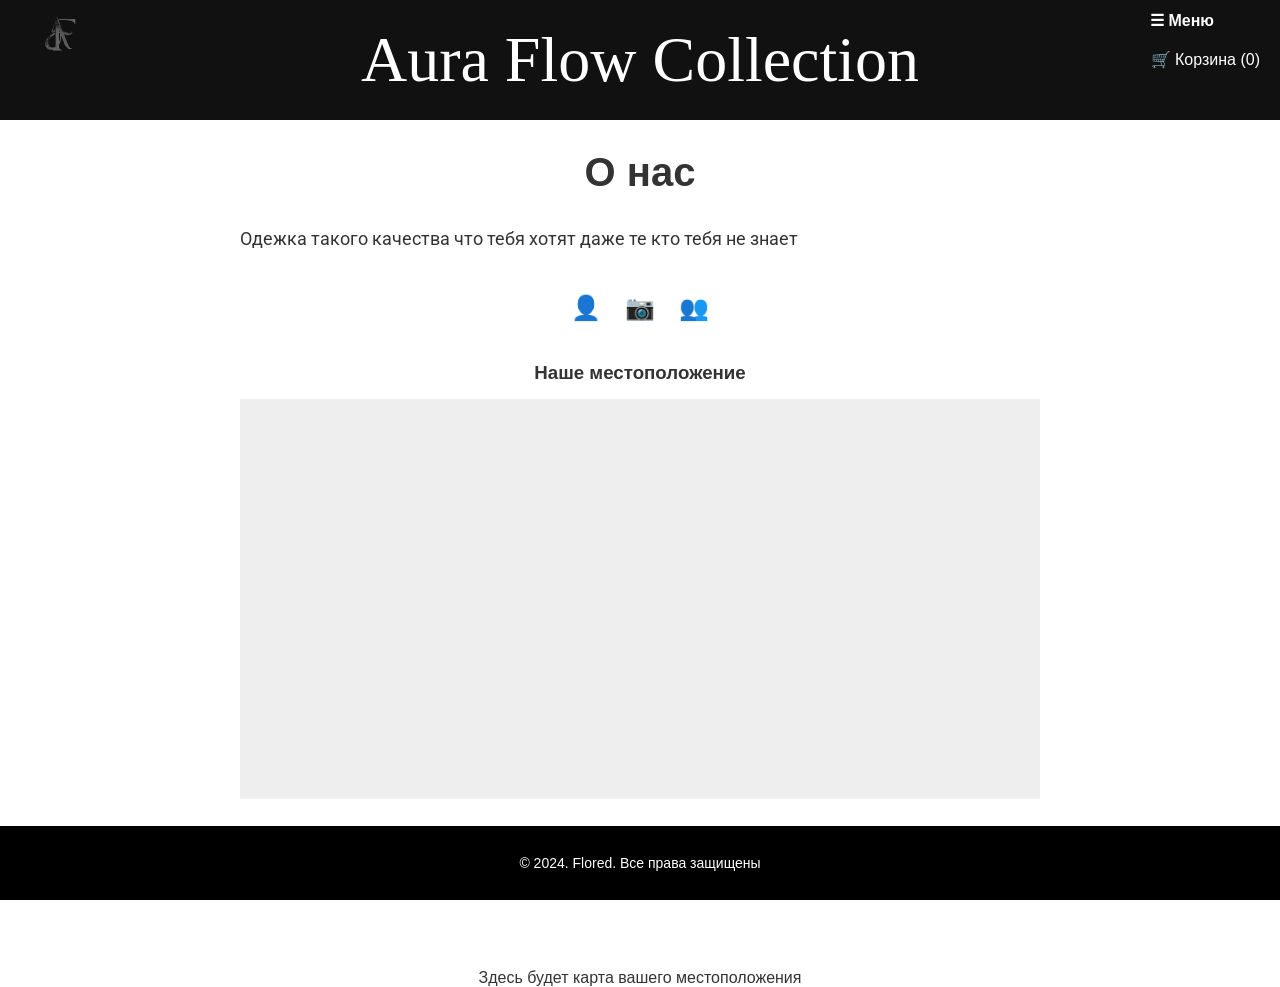
==== about.html @ ae28b3fa "Add files via upload" ====
<!DOCTYPE html>
<html lang="ru">
<head>
<meta charset="UTF-8" />
<meta name="viewport" content="width=device-width, initial-scale=1.0" />
<title>Aura Flow Collection</title>

<!-- Подключение шрифтов -->
<link href="https://fonts.googleapis.com/css2?family=Pacifico&display=swap" rel="stylesheet" />
<link href="https://fonts.googleapis.com/css2?family=Roboto&display=swap" rel="stylesheet" />
<link href="https://fonts.googleapis.com/css2?family=Montserrat&display=swap" rel="stylesheet" />

<style>
body {
  margin: 0;
  font-family: 'Helvetica Neue', Helvetica, Arial, sans-serif;
  background-color: #fff;
  color: #333;
}
/* Футер */
.footer {
  background-color: #000;
  color: #fff;
  text-align: center;
  padding: 15px 0;
  font-size: 14px;
  position: fixed;
  bottom: 0;
  width: 100%;
  z-index: 999;
}
/* Кнопки */
.product button {
  padding: 12px 24px;
  background-color: #000;
  color: #fff;
  border: none;
  border-radius: 10px;
  font-family: 'Roboto', cursive;
  font-size: 14px;
  font-weight: 600;
  cursor: pointer;
  box-shadow: 0 4px 8px rgba(0, 0, 0, 0.3);
  transition: all 0.3s ease;
}
.product button:hover {
  background-color: #222;
  box-shadow: 0 6px 12px rgba(0, 0, 0, 0.4);
  transform: translateY(-2px);
}
/* Шапка */
.header {
  position: relative;
  display: flex;
  align-items: flex-start;
  padding: 10px 20px;
  background-color: #111;
  height: 100px;
}
/* Логотип слева */
.header-left {
  display: flex;
  align-items: flex-start;
}
.logo img {
  height: 50px; /* Настройте под логотип */
}
/* Центр: название */
.header-center {
  position: absolute;
  top: 50%;
  left: 50%;
  transform: translate(-50%, -50%);
}
.header-title {
  font-family: 'colonna mt', cursive;
  font-size: 48pt;
  color: #fff;
  margin: 0;
}
/* Корзина */
#cart-link {
  position: absolute;
  top: 10px;
  right: 20px;
  color: #fff;
  font-size: 1em;
  text-decoration: none;
}
/* Меню-кнопка */
.menu-container {
  position: absolute;
  top: 10px;
  right: 60px;
}
.menu-container button {
  background: none;
  border: none;
  color: white;
  cursor: pointer;
  font-size: 16px;
  font-weight: bold;
  font-family: 'Arial', 'Helvetica Neue', Helvetica, sans-serif;
}
.menu {
  display: none;
  position: absolute;
  right: 0;
  top: 30px;
  background: #fff;
  border: 1px solid #ccc;
  border-radius: 5px;
  min-width: 200px;
  z-index: 999;
}
.menu ul {
  list-style: none;
  margin: 0;
  padding: 10px;
  background-color: black;
}
.menu ul li {
  margin-bottom: 5px;
}
.menu ul li a {
  color: white;
  text-decoration: none;
  display: block;
  padding: 8px;
}
h1 {
  text-align: center;
  font-size: 2.5em;
  margin: 30px 0;
}
.about-section {
  max-width: 800px;
  margin: 0 auto 40px auto;
  padding: 0 20px;
}
.about-section h2 {
  font-family: 'Pacifico', cursive;
  font-size: 36px;
  margin-bottom: 20px;
  text-align: center;
}
.about-section p {
  font-family: 'Roboto', sans-serif;
  font-size: 18px;
  line-height: 1.6;
}
.social-links {
  text-align: center;
  margin-top: 20px;
}
.social-links a {
  margin: 0 10px;
  display: inline-block;
  font-size: 24px;
  text-decoration: none;
  color: #333;
  transition: color 0.3s;
}
.social-links a:hover {
  color: #000;
}
.map-container {
  max-width: 800px;
  margin: 40px auto;
  padding: 0 20px;
}
.map-container h3 {
  text-align: center;
  margin-bottom: 15px;
}
#map {
  width: 100%;
  height: 400px;
  background-color: #eee; /* placeholder, замените на карту */
}

</style>
<link rel="icon" href="ДОРАБОТКА.png" sizes="512x512" type="image/png">
</head>
<body>

<!-- Шапка -->
<div class="header">
  <div class="header-left">
    <div class="logo">
      <img src="Aura 3.PNG" alt="Логотип" />
    </div>
  </div>
  <div class="header-center">
    <div class="header-title">Aura Flow Collection</div>
  </div>
  
  <!-- Меню-иконка -->
<div class="menu-container" style="position: absolute; top: 10px; right: 60px;">
 <button id="menu-button" style="background: none; border: none; color: white; cursor: pointer; font-size: 16px; font-weight: bold; font-family: 'Arial', 'Helvetica Neue', Helvetica, sans-serif;">☰ Меню</button>
  <div id="menu" class="menu" style="display: none; position: absolute; right: 0; top: 30px; background: #fff; border: 1px solid #ccc; border-radius: 5px; min-width: 200px; z-index: 999;">
    <ul style="list-style: none; margin: 0; padding: 10px; background-color: black; color: white;">
      <li><a href="index.html" style="text-decoration: none; display: block; padding: 8px; color: white;">Главная</a></li>
      
      <li>
        <div class="categories-toggle" style="cursor: pointer; padding: 8px; color: white;">Категории ▸</div>
        <ul class="subcategories" style="list-style: none; margin: 0; padding-left: 15px; display: none; background-color: black; color: white;">
          <!-- Здесь добавьте ваши категории -->
          <li><a href="category1.html" style="text-decoration: none; display: block; padding: 8px; color: white;">Штаны</a></li>
          <li><a href="category2.html" style="text-decoration: none; display: block; padding: 8px; color: white;">Кофточки</a></li>
        </ul>
      </li>
      <li><a href="about.html" style="text-decoration: none; display: block; padding: 8px; color: white;">О нас</a></li>
    </ul>
  </div>
</div>
  
  <a href="cart.html" id="cart-link" style="position: absolute; top: 50px; right: 20px;">🛒 Корзина (<span id="cart-count">0</span>)</a>
  
</div>

<h1>О нас</h1>

<!-- Основная информация о компании -->
<div class="about-section">
  <h2></h2>
  <p><!-- Краткое описание компании, ее история, миссия и ценности --> Одежка такого качества что тебя хотят даже те кто тебя не знает</p>
  <!-- Например:
    <strong>Название компании:</strong> Ваша компания<br>
    <strong>Описание:</strong> Мы создаем качественную одежду для всех возрастов...
  -->
</div>

<!-- Ссылки на соцсети -->
<div class="social-links">
  <a href="#" target="_blank" aria-label="Facebook">
    <!-- иконка Facebook, можно вставить SVG или использовать шрифт например Font Awesome -->
    &#128100; <!-- заменить на иконку соцсети по желанию -->
  </a>
  <a href="#" target="_blank" aria-label="Instagram">
    &#128247;
  </a>
  <a href="#" target="_blank" aria-label="VK">
    &#128101;
  </a>
  <!-- добавьте ваши соцсети -->
</div>

<!-- Карта -->
<div class="map-container">
  <h3>Наше местоположение</h3>
  <!-- Вставьте сюда карту Google Maps или другую -->
  <div id="map">
    <!-- Например, вставьте iframe через Google Maps embed -->
    
    <iframe src="https://www.google.com/maps/embed?pb=..." width="100%" height="400" style="border:0;" allowfullscreen="" loading="lazy"></iframe>
   
    <!-- Или оставьте место для вставки карты -->
    <p style="text-align:center; padding-top:150px;">Здесь будет карта вашего местоположения</p>
  </div>
</div>

<div class="footer">
  <p>&copy; 2024. Flored. Все права защищены</p>
</div>

<script>
  // Меню
const menuBtn = document.getElementById('menu-button');
const menu = document.getElementById('menu');

menuBtn.addEventListener('click', () => {
  if (menu.style.display === 'none' || menu.style.display === '') {
    menu.style.display = 'block';
  } else {
    menu.style.display = 'none';
  }
});
document.addEventListener('click', (e) => {
  if (!menu.contains(e.target) && e.target !== menuBtn) {
    menu.style.display = 'none';
  }
});

const categoriesToggle = document.querySelector('.categories-toggle');
const subcategories = document.querySelector('.subcategories');

categoriesToggle.addEventListener('click', () => {
  if (subcategories.style.display === 'none' || subcategories.style.display === '') {
    subcategories.style.display = 'block';
    categoriesToggle.textContent = "Категории ▾";
  } else {
    subcategories.style.display = 'none';
    categoriesToggle.textContent = "Категории ▸";
  }
});
</script>

<script>
  // Тут можно добавить считывание соцсетей и карты, если нужно
</script>
</body>
</html>
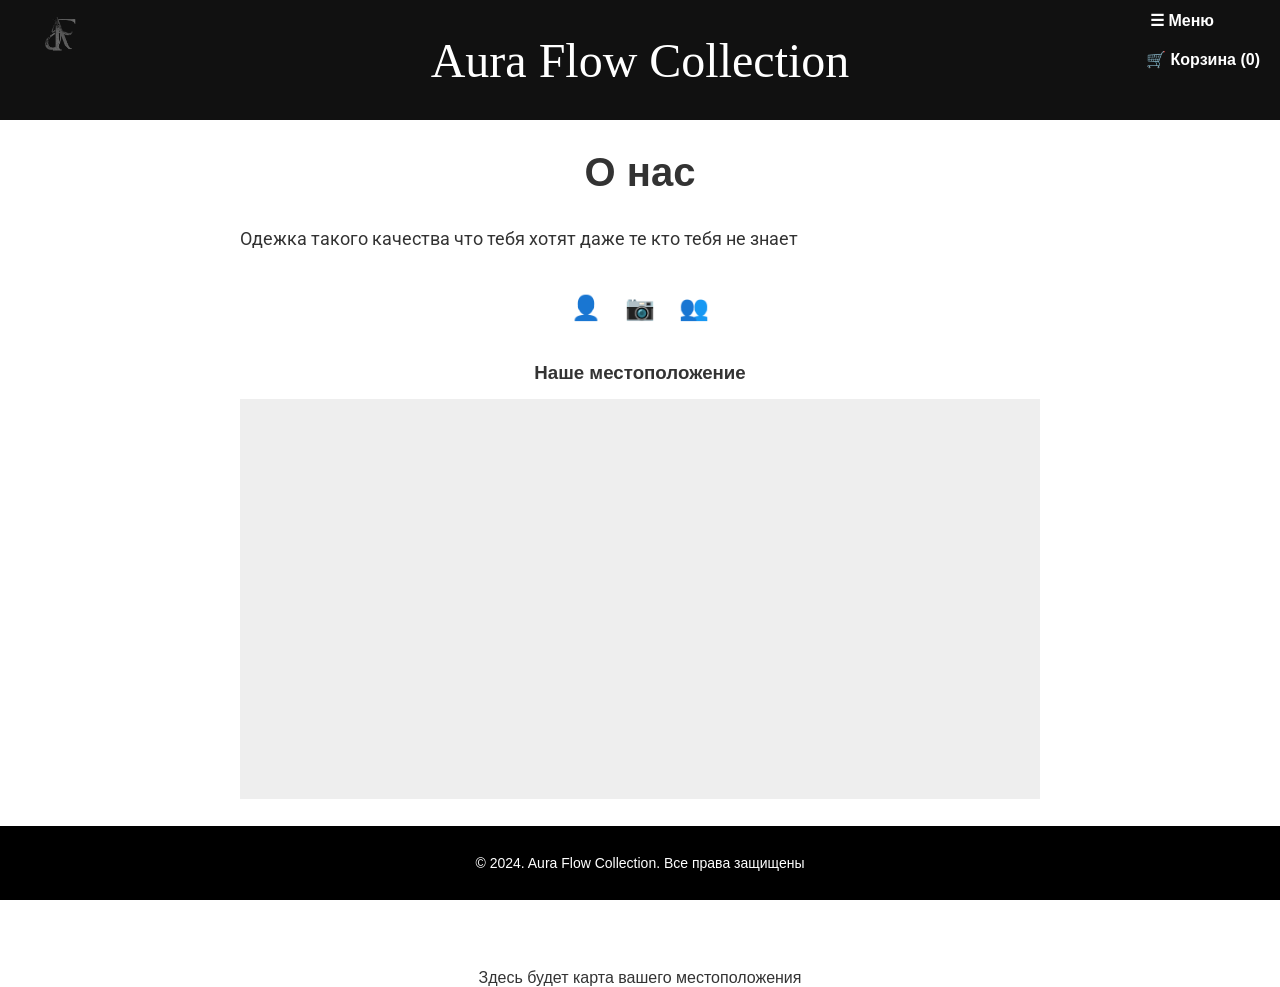
==== commit 7ed5e7f5: "Add files via upload" ====
--- a/about.html
+++ b/about.html
@@ -74,10 +74,12 @@
 }
 .header-title {
   font-family: 'colonna mt', cursive;
-  font-size: 48pt;
+  font-size: 3vw; /* Размер шрифта — адаптивный */
+  font-size: 48px; /* чтобы не стать слишком большим */
   color: #fff;
   margin: 0;
 }
+
 /* Корзина */
 #cart-link {
   position: absolute;
@@ -86,6 +88,14 @@
   color: #fff;
   font-size: 1em;
   text-decoration: none;
+}
+#cart-link {
+  color: #fff;
+  text-decoration: none;
+  font-weight: 600;
+  font-size: 1em;
+  display: flex;
+  align-items: center;
 }
 /* Меню-кнопка */
 .menu-container {
@@ -178,7 +188,24 @@
   height: 400px;
   background-color: #eee; /* placeholder, замените на карту */
 }
-
+@media (max-width: 768px) {
+  /* Меньший шрифт для заголовка */
+  .header-title {
+    font-size: 5vw;  
+  }
+  /* Корзина и меню */
+  #cart-link {
+    font-size: 4vw;
+  }
+  /* Заголовок */
+  h1 {
+    font-size: 6vw;
+  }
+  /* Кнопки */
+  .product button {
+    font-size: 4vw; /* подстроится */
+  }
+}
 </style>
 <link rel="icon" href="ДОРАБОТКА.png" sizes="512x512" type="image/png">
 </head>
@@ -261,7 +288,7 @@
 </div>
 
 <div class="footer">
-  <p>&copy; 2024. Flored. Все права защищены</p>
+  <p>&copy; 2024. Aura Flow Collection. Все права защищены</p>
 </div>
 
 <script>
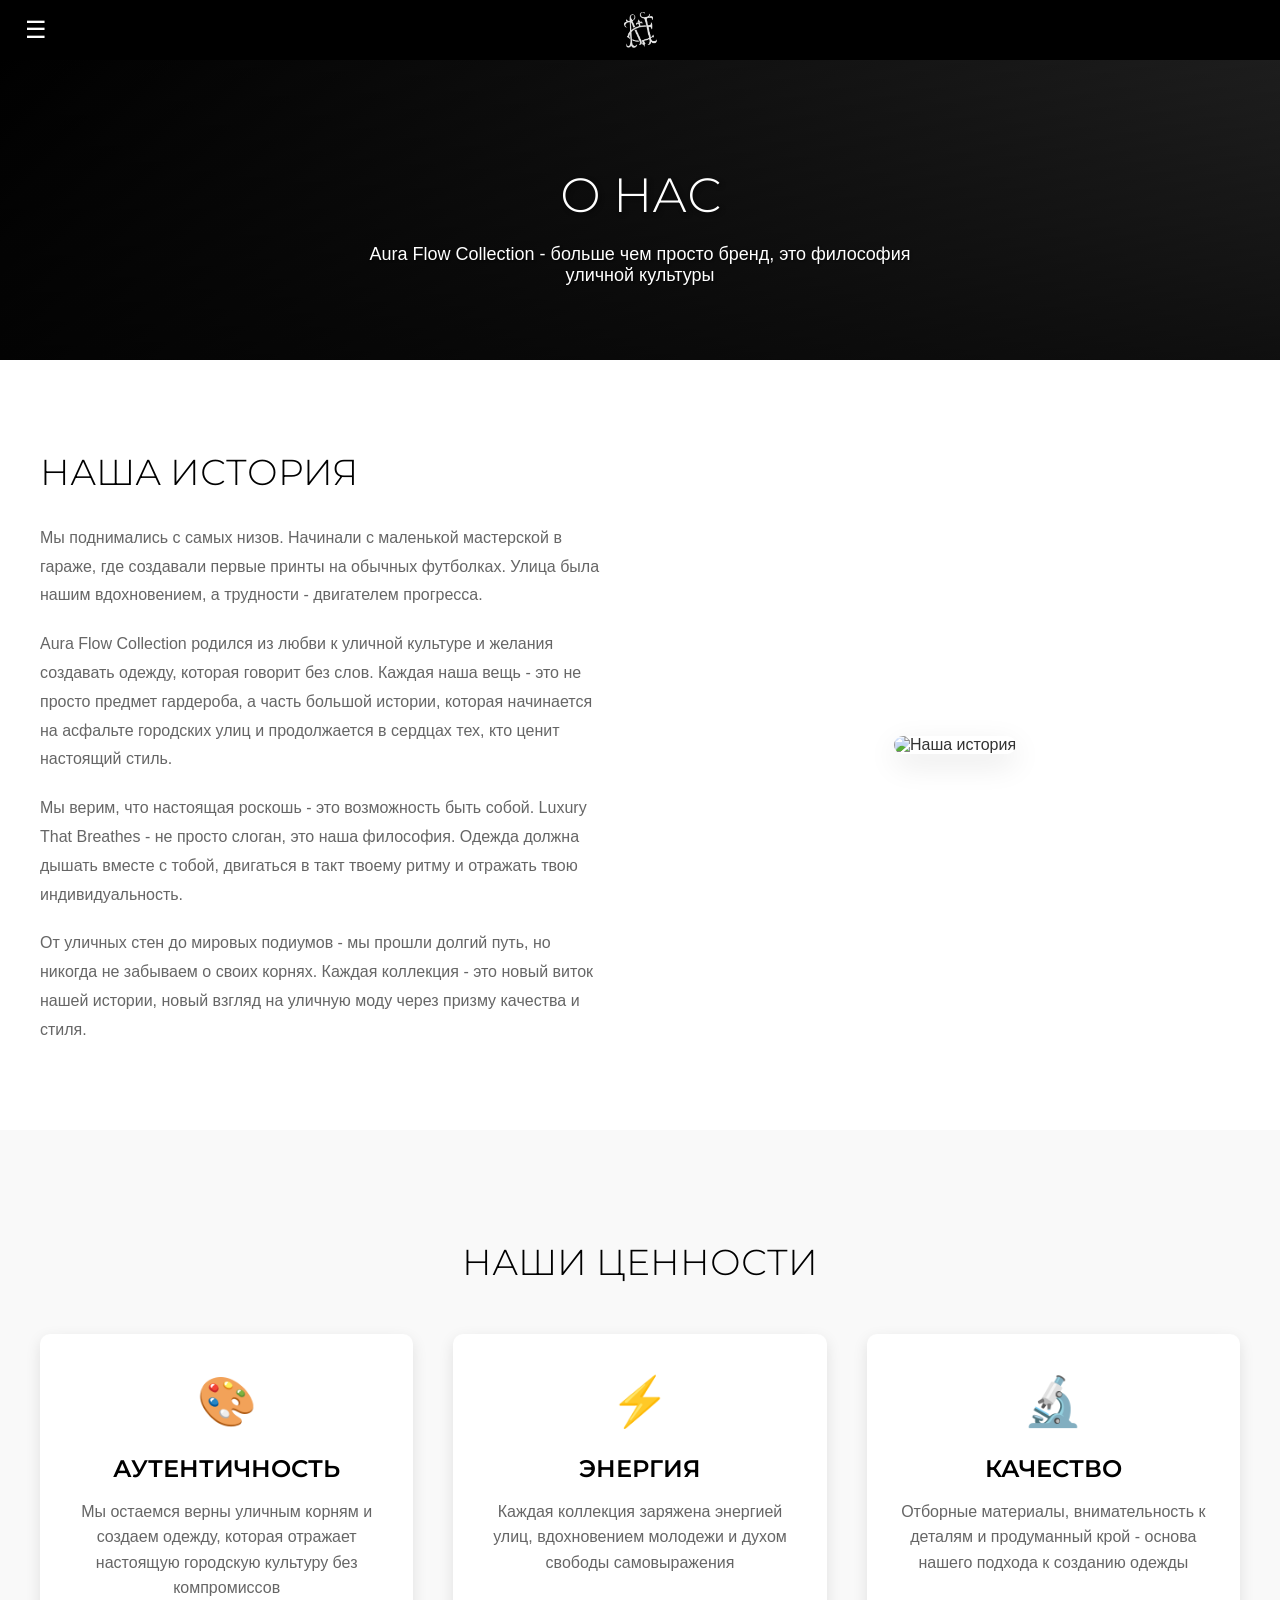
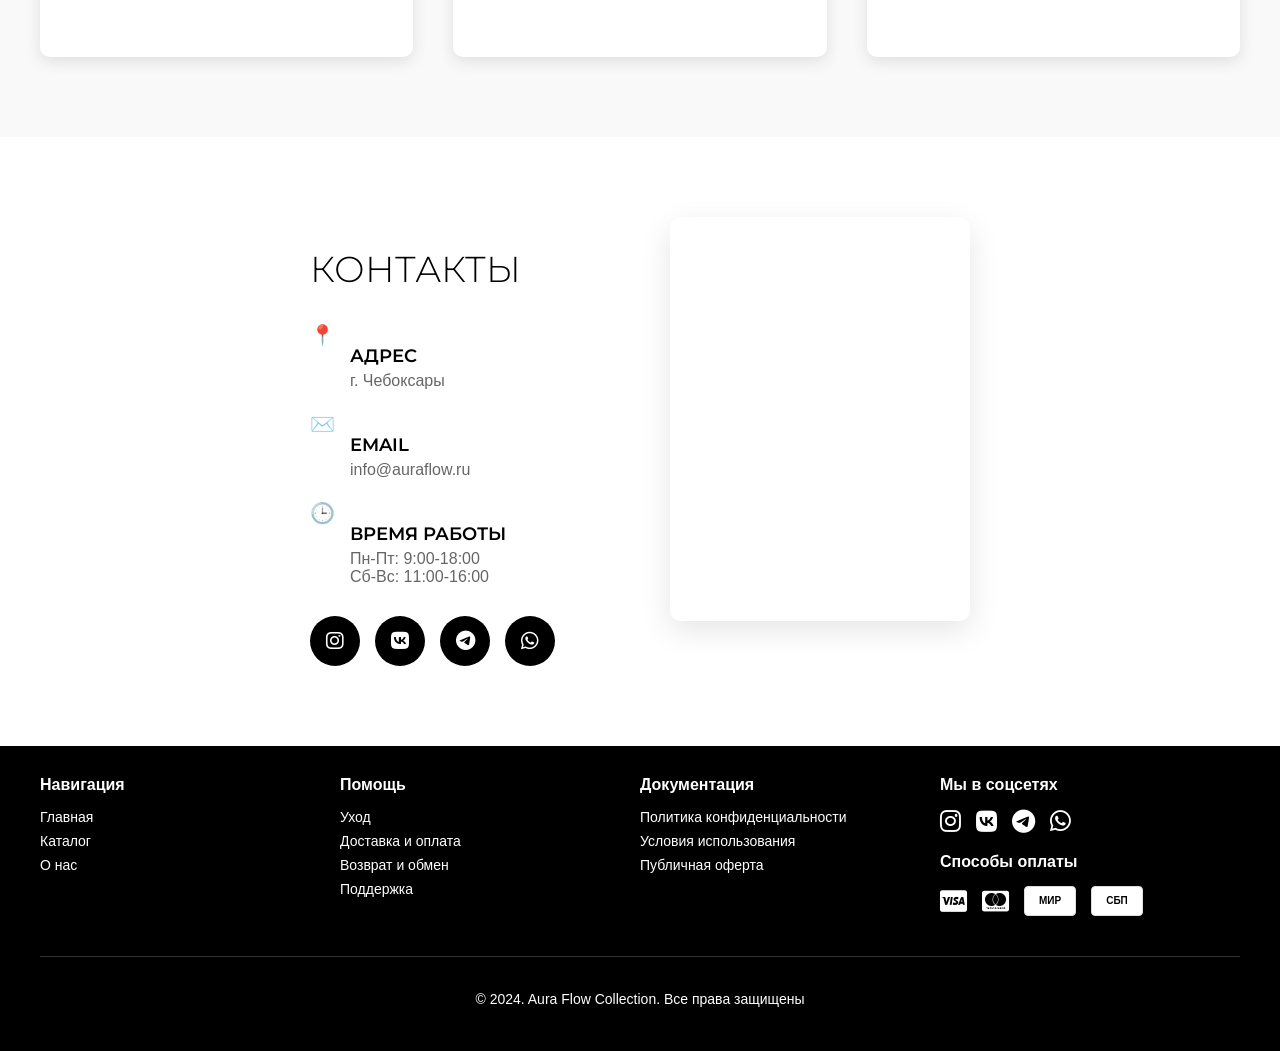
==== commit 98599dbe: "about.html" ====
--- a/about.html
+++ b/about.html
@@ -3,207 +3,797 @@
 <head>
 <meta charset="UTF-8" />
 <meta name="viewport" content="width=device-width, initial-scale=1.0" />
-<title>Aura Flow Collection</title>
-
-<!-- Подключение шрифтов -->
+<title>О нас - Aura Flow Collection</title>
+<!-- Подключение шрифта Pacifico -->
 <link href="https://fonts.googleapis.com/css2?family=Pacifico&display=swap" rel="stylesheet" />
 <link href="https://fonts.googleapis.com/css2?family=Roboto&display=swap" rel="stylesheet" />
 <link href="https://fonts.googleapis.com/css2?family=Montserrat&display=swap" rel="stylesheet" />
-
+<!-- Иконки FontAwesome -->
+<link rel="stylesheet" href="https://cdnjs.cloudflare.com/ajax/libs/font-awesome/6.4.0/css/all.min.css">
 <style>
 body {
   margin: 0;
   font-family: 'Helvetica Neue', Helvetica, Arial, sans-serif;
   background-color: #fff;
   color: #333;
-}
+  min-height: 100vh;
+  display: flex;
+  flex-direction: column;
+}
+
+/* Черная полоска сверху с логотипом и меню - ЗАФИКСИРОВАНА */
+.black-bar {
+  height: 60px;
+  background-color: #000;
+  width: 100%;
+  display: flex;
+  align-items: center;
+  justify-content: center;
+  position: fixed;
+  top: 0;
+  z-index: 1002;
+}
+
+.logo-link {
+  display: flex;
+  align-items: center;
+  justify-content: center;
+  height: 100%;
+}
+
+.logo-link img {
+  height: 40px;
+  max-height: 70%;
+}
+
+/* Меню в левом углу на уровне логотипа */
+.menu-container {
+  position: absolute;
+  left: 20px;
+  top: 50%;
+  transform: translateY(-50%);
+  z-index: 1000;
+}
+
+#menu-button {
+  background: none;
+  border: none;
+  color: #fff;
+  cursor: pointer;
+  font-size: 24px;
+  padding: 5px;
+}
+
+/* Выдвигающееся меню */
+#menu {
+  position: fixed;
+  top: 0;
+  left: -33.33vw;
+  width: 33.33vw;
+  height: 100vh;
+  background: rgba(0, 0, 0, 0.98);
+  color: white;
+  transition: left 0.3s ease;
+  z-index: 1003;
+  overflow-y: auto;
+  padding: 20px;
+  box-sizing: border-box;
+  backdrop-filter: blur(5px);
+}
+
+#menu.active {
+  left: 0;
+}
+
+#close-menu {
+  background: #000;
+  border: none;
+  color: #fff;
+  font-size: 20px;
+  position: absolute;
+  top: 10px;
+  right: 10px;
+  cursor: pointer;
+  width: 30px;
+  height: 30px;
+  border-radius: 50%;
+  display: flex;
+  align-items: center;
+  justify-content: center;
+}
+
+.menu-title {
+  font-family: 'Montserrat', sans-serif;
+  font-size: 24px;
+  color: white;
+  text-align: center;
+  margin-bottom: 30px;
+  padding-top: 20px;
+  font-weight: 300;
+}
+
+#menu ul {
+  list-style: none;
+  margin: 0;
+  padding: 0;
+}
+
+#menu li {
+  margin-bottom: 15px;
+}
+
+#menu a {
+  text-decoration: none;
+  color: white;
+  display: block;
+  padding: 8px 0;
+  font-size: 16px;
+  transition: color 0.3s ease;
+}
+
+#menu a:hover {
+  color: #ccc;
+}
+
+/* Корзина справа выше центра */
+#cart-container {
+  position: fixed;
+  right: 20px;
+  top: 80px;
+  z-index: 9999;
+  display: none;
+}
+
+#cart-button {
+  background: #000;
+  border: none;
+  border-radius: 50%;
+  width: 50px;
+  height: 50px;
+  color: white;
+  cursor: pointer;
+  font-size: 20px;
+  display: flex;
+  align-items: center;
+  justify-content: center;
+  box-shadow: 0 2px 10px rgba(0,0,0,0.3);
+  position: relative;
+}
+
+#cart-count {
+  position: absolute;
+  top: -5px;
+  right: -5px;
+  background: red;
+  color: white;
+  border-radius: 50%;
+  width: 20px;
+  height: 20px;
+  font-size: 12px;
+  display: flex;
+  align-items: center;
+  justify-content: center;
+}
+
+/* Окно корзины */
+#cart-modal {
+  display: none;
+  position: fixed;
+  top: 0;
+  left: 0;
+  width: 100%;
+  height: 100%;
+  background: rgba(0,0,0,0.8);
+  z-index: 10000;
+  align-items: center;
+  justify-content: center;
+}
+
+#cart-content {
+  background: white;
+  padding: 30px;
+  border-radius: 15px;
+  width: 90%;
+  max-width: 600px;
+  max-height: 85vh;
+  overflow-y: auto;
+  position: relative;
+  box-shadow: 0 20px 40px rgba(0,0,0,0.5);
+}
+
+#cart-items {
+  margin-bottom: 25px;
+  max-height: 300px;
+  overflow-y: auto;
+  padding-right: 10px;
+}
+
+.cart-item {
+  display: flex;
+  align-items: center;
+  padding: 15px;
+  margin-bottom: 15px;
+  background: #f9f9f9;
+  border-radius: 10px;
+  border: 1px solid #eee;
+  gap: 15px;
+}
+
+.cart-item-image {
+  width: 80px;
+  height: 80px;
+  object-fit: cover;
+  border-radius: 8px;
+  flex-shrink: 0;
+}
+
+.cart-item-details {
+  flex: 1;
+  display: flex;
+  flex-direction: column;
+  gap: 5px;
+}
+
+.cart-item-name {
+  font-weight: 600;
+  font-size: 16px;
+  margin-bottom: 5px;
+}
+
+.cart-item-size, .cart-item-color {
+  font-size: 14px;
+  color: #666;
+  margin-bottom: 3px;
+}
+
+.cart-item-price {
+  font-weight: 600;
+  color: #000;
+  font-size: 16px;
+}
+
+.cart-item-controls {
+  display: flex;
+  flex-direction: column;
+  gap: 10px;
+  margin-top: 8px;
+}
+
+.quantity-controls {
+  display: flex;
+  align-items: center;
+  gap: 10px;
+  background: #fff;
+  border: 1px solid #ddd;
+  border-radius: 8px;
+  padding: 5px 10px;
+}
+
+.quantity-btn {
+  background: #000;
+  color: white;
+  border: none;
+  border-radius: 5px;
+  width: 25px;
+  height: 25px;
+  cursor: pointer;
+  display: flex;
+  align-items: center;
+  justify-content: center;
+  font-size: 14px;
+}
+
+.quantity {
+  font-weight: 600;
+  min-width: 30px;
+  text-align: center;
+}
+
+.size-selector-cart {
+  display: flex;
+  flex-direction: column;
+  gap: 5px;
+}
+
+.size-selector-cart label {
+  font-size: 12px;
+  font-weight: 600;
+  color: #666;
+}
+
+.size-buttons-cart {
+  display: flex;
+  gap: 5px;
+  flex-wrap: wrap;
+}
+
+.size-btn-cart {
+  padding: 5px 10px;
+  border: 1px solid #ddd;
+  background: white;
+  border-radius: 5px;
+  cursor: pointer;
+  font-size: 11px;
+  transition: all 0.3s ease;
+}
+
+.size-btn-cart:hover {
+  border-color: #999;
+}
+
+.size-btn-cart.selected {
+  background: #000;
+  color: white;
+  border-color: #000;
+}
+
+.remove-btn {
+  background: #ff4444;
+  color: white;
+  border: none;
+  border-radius: 5px;
+  padding: 8px 12px;
+  cursor: pointer;
+  font-size: 12px;
+  transition: background 0.3s ease;
+  margin-top: 5px;
+}
+
+.remove-btn:hover {
+  background: #cc0000;
+}
+
+#cart-form {
+  background: #f9f9f9;
+  padding: 20px;
+  border-radius: 10px;
+  margin-top: 20px;
+}
+
+#cart-form input, #cart-form select {
+  width: 100%;
+  padding: 12px;
+  margin-bottom: 15px;
+  border: 1px solid #ddd;
+  border-radius: 8px;
+  box-sizing: border-box;
+  font-size: 14px;
+}
+
+#cart-total {
+  font-weight: bold;
+  font-size: 20px;
+  margin: 20px 0;
+  text-align: center;
+  padding: 15px;
+  background: #000;
+  color: white;
+  border-radius: 10px;
+}
+
+#checkout-btn {
+  width: 100%;
+  padding: 15px;
+  background: #000;
+  color: white;
+  border: none;
+  border-radius: 10px;
+  cursor: pointer;
+  font-size: 16px;
+  font-weight: 600;
+  transition: background 0.3s ease;
+}
+
+#checkout-btn:hover {
+  background: #333;
+}
+
+#close-cart {
+  background: none;
+  border: none;
+  font-size: 24px;
+  position: absolute;
+  top: 15px;
+  right: 20px;
+  cursor: pointer;
+  color: #666;
+  transition: color 0.3s ease;
+  z-index: 10001;
+}
+
+#close-cart:hover {
+  color: #000;
+}
+
+/* Основной контент страницы О нас */
+.about-hero {
+  width: 100%;
+  height: 300px;
+  background: linear-gradient(135deg, #000000 0%, #1a1a1a 50%, #333333 100%);
+  display: flex;
+  align-items: center;
+  justify-content: center;
+  margin-top: 60px;
+  overflow: hidden;
+  position: relative;
+}
+
+.about-hero::before {
+  content: '';
+  position: absolute;
+  top: 0;
+  left: 0;
+  right: 0;
+  bottom: 0;
+  background: linear-gradient(to bottom, rgba(0,0,0,0.3) 0%, rgba(0,0,0,0.7) 100%);
+  z-index: 1;
+}
+
+.about-hero-content {
+  position: relative;
+  z-index: 2;
+  text-align: center;
+  color: white;
+}
+
+.about-hero h1 {
+  font-family: 'Montserrat', sans-serif;
+  font-size: 48px;
+  font-weight: 300;
+  margin-bottom: 20px;
+  text-shadow: 2px 2px 4px rgba(0,0,0,0.5);
+}
+
+.about-hero p {
+  font-size: 18px;
+  max-width: 600px;
+  margin: 0 auto;
+  text-shadow: 1px 1px 2px rgba(0,0,0,0.5);
+}
+
+/* Секция с историей */
+.about-story {
+  max-width: 1200px;
+  margin: 60px auto;
+  padding: 0 20px;
+  display: flex;
+  align-items: center;
+  gap: 60px;
+}
+
+.story-content {
+  flex: 1;
+}
+
+.story-content h2 {
+  font-family: 'Montserrat', sans-serif;
+  font-size: 36px;
+  font-weight: 300;
+  margin-bottom: 30px;
+  color: #000;
+}
+
+.story-text {
+  font-size: 16px;
+  line-height: 1.8;
+  color: #666;
+  margin-bottom: 25px;
+}
+
+.story-text p {
+  margin-bottom: 20px;
+}
+
+.story-image {
+  flex: 1;
+  text-align: center;
+}
+
+.story-image img {
+  max-width: 100%;
+  height: auto;
+  border-radius: 10px;
+  box-shadow: 0 10px 30px rgba(0,0,0,0.1);
+}
+
+/* Секция ценностей */
+.about-values {
+  background: #f9f9f9;
+  padding: 80px 20px;
+}
+
+.values-container {
+  max-width: 1200px;
+  margin: 0 auto;
+}
+
+.values-container h2 {
+  font-family: 'Montserrat', sans-serif;
+  font-size: 36px;
+  font-weight: 300;
+  text-align: center;
+  margin-bottom: 50px;
+  color: #000;
+}
+
+.values-grid {
+  display: grid;
+  grid-template-columns: repeat(auto-fit, minmax(300px, 1fr));
+  gap: 40px;
+}
+
+.value-card {
+  background: white;
+  padding: 40px 30px;
+  border-radius: 10px;
+  text-align: center;
+  box-shadow: 0 5px 15px rgba(0,0,0,0.1);
+  transition: transform 0.3s ease;
+}
+
+.value-card:hover {
+  transform: translateY(-5px);
+}
+
+.value-icon {
+  font-size: 48px;
+  color: #000;
+  margin-bottom: 20px;
+}
+
+.value-card h3 {
+  font-family: 'Montserrat', sans-serif;
+  font-size: 24px;
+  font-weight: 600;
+  margin-bottom: 15px;
+  color: #000;
+}
+
+.value-card p {
+  color: #666;
+  line-height: 1.6;
+}
+
+/* Секция контактов */
+.about-contact {
+  max-width: 1200px;
+  margin: 80px auto;
+  padding: 0 20px;
+}
+
+.contact-container {
+  display: grid;
+  grid-template-columns: 1fr 1fr;
+  gap: 60px;
+  align-items: start;
+}
+
+.contact-info h2 {
+  font-family: 'Montserrat', sans-serif;
+  font-size: 36px;
+  font-weight: 300;
+  margin-bottom: 30px;
+  color: #000;
+}
+
+.contact-details {
+  margin-bottom: 30px;
+}
+
+.contact-item {
+  margin-bottom: 20px;
+  display: flex;
+  align-items: flex-start;
+  gap: 15px;
+}
+
+.contact-icon {
+  font-size: 20px;
+  color: #000;
+  margin-top: 2px;
+}
+
+.contact-text h4 {
+  font-family: 'Montserrat', sans-serif;
+  font-size: 18px;
+  font-weight: 600;
+  margin-bottom: 5px;
+  color: #000;
+}
+
+.contact-text p {
+  color: #666;
+  margin: 0;
+}
+
+.social-links {
+  display: flex;
+  gap: 15px;
+  margin-top: 30px;
+}
+
+.social-link {
+  display: flex;
+  align-items: center;
+  justify-content: center;
+  width: 50px;
+  height: 50px;
+  background: #000;
+  color: white;
+  border-radius: 50%;
+  text-decoration: none;
+  font-size: 20px;
+  transition: all 0.3s ease;
+}
+
+.social-link:hover {
+  background: #333;
+  transform: translateY(-2px);
+}
+
+.map-container {
+  border-radius: 10px;
+  overflow: hidden;
+  box-shadow: 0 10px 30px rgba(0,0,0,0.1);
+}
+
+.map-container iframe {
+  width: 100%;
+  height: 400px;
+  border: none;
+}
+
 /* Футер */
 .footer {
   background-color: #000;
   color: #fff;
-  text-align: center;
-  padding: 15px 0;
+  padding: 30px 20px;
   font-size: 14px;
-  position: fixed;
-  bottom: 0;
-  width: 100%;
-  z-index: 999;
-}
-/* Кнопки */
-.product button {
-  padding: 12px 24px;
-  background-color: #000;
-  color: #fff;
-  border: none;
-  border-radius: 10px;
-  font-family: 'Roboto', cursive;
-  font-size: 14px;
-  font-weight: 600;
-  cursor: pointer;
-  box-shadow: 0 4px 8px rgba(0, 0, 0, 0.3);
-  transition: all 0.3s ease;
-}
-.product button:hover {
-  background-color: #222;
-  box-shadow: 0 6px 12px rgba(0, 0, 0, 0.4);
-  transform: translateY(-2px);
-}
-/* Шапка */
-.header {
-  position: relative;
-  display: flex;
-  align-items: flex-start;
-  padding: 10px 20px;
-  background-color: #111;
-  height: 100px;
-}
-/* Логотип слева */
-.header-left {
-  display: flex;
-  align-items: flex-start;
-}
-.logo img {
-  height: 50px; /* Настройте под логотип */
-}
-/* Центр: название */
-.header-center {
-  position: absolute;
-  top: 50%;
-  left: 50%;
-  transform: translate(-50%, -50%);
-}
-.header-title {
-  font-family: 'colonna mt', cursive;
-  font-size: 3vw; /* Размер шрифта — адаптивный */
-  font-size: 48px; /* чтобы не стать слишком большим */
-  color: #fff;
+  margin-top: auto;
+}
+
+.footer-content {
+  display: flex;
+  flex-wrap: wrap;
+  justify-content: space-between;
+  max-width: 1200px;
+  margin: 0 auto;
+}
+
+.footer-section {
+  flex: 1;
+  min-width: 200px;
+  margin-bottom: 20px;
+}
+
+.footer-section h3 {
+  margin-top: 0;
+  margin-bottom: 15px;
+  font-size: 16px;
+}
+
+.footer-links {
+  list-style: none;
+  padding: 0;
   margin: 0;
 }
 
-/* Корзина */
-#cart-link {
-  position: absolute;
-  top: 10px;
-  right: 20px;
-  color: #fff;
-  font-size: 1em;
-  text-decoration: none;
-}
-#cart-link {
+.footer-links li {
+  margin-bottom: 8px;
+}
+
+.footer-links a {
   color: #fff;
   text-decoration: none;
-  font-weight: 600;
-  font-size: 1em;
-  display: flex;
-  align-items: center;
-}
-/* Меню-кнопка */
-.menu-container {
-  position: absolute;
-  top: 10px;
-  right: 60px;
-}
-.menu-container button {
-  background: none;
-  border: none;
+}
+
+.footer-links a:hover {
+  text-decoration: underline;
+}
+
+.social-icons, .payment-icons {
+  display: flex;
+  gap: 15px;
+  margin-top: 10px;
+  align-items: center;
+}
+
+.social-icons i, .payment-icons i {
+  font-size: 24px;
+}
+
+.social-icons a {
   color: white;
-  cursor: pointer;
-  font-size: 16px;
+}
+
+.payment-icon {
+  width: 40px;
+  height: 24px;
+  background-size: contain;
+  background-repeat: no-repeat;
+  background-position: center;
+  display: block;
+}
+
+.mir-icon {
+  background-color: white;
+  border: 1px solid #ddd;
+  border-radius: 4px;
+  display: flex;
+  align-items: center;
+  justify-content: center;
+  font-family: Arial, sans-serif;
   font-weight: bold;
-  font-family: 'Arial', 'Helvetica Neue', Helvetica, sans-serif;
-}
-.menu {
-  display: none;
-  position: absolute;
-  right: 0;
-  top: 30px;
-  background: #fff;
-  border: 1px solid #ccc;
-  border-radius: 5px;
-  min-width: 200px;
-  z-index: 999;
-}
-.menu ul {
-  list-style: none;
-  margin: 0;
-  padding: 10px;
-  background-color: black;
-}
-.menu ul li {
-  margin-bottom: 5px;
-}
-.menu ul li a {
-  color: white;
-  text-decoration: none;
-  display: block;
-  padding: 8px;
-}
-h1 {
+  font-size: 10px;
+  color: #000;
+  padding: 2px 5px;
+}
+
+.sbp-icon {
+  background-color: white;
+  border: 1px solid #ddd;
+  border-radius: 4px;
+  display: flex;
+  align-items: center;
+  justify-content: center;
+  font-family: Arial, sans-serif;
+  font-weight: bold;
+  font-size: 10px;
+  color: #000;
+  padding: 2px 5px;
+}
+
+.copyright {
   text-align: center;
-  font-size: 2.5em;
-  margin: 30px 0;
-}
-.about-section {
-  max-width: 800px;
-  margin: 0 auto 40px auto;
-  padding: 0 20px;
-}
-.about-section h2 {
-  font-family: 'Pacifico', cursive;
-  font-size: 36px;
-  margin-bottom: 20px;
-  text-align: center;
-}
-.about-section p {
-  font-family: 'Roboto', sans-serif;
-  font-size: 18px;
-  line-height: 1.6;
-}
-.social-links {
-  text-align: center;
+  width: 100%;
   margin-top: 20px;
-}
-.social-links a {
-  margin: 0 10px;
-  display: inline-block;
-  font-size: 24px;
-  text-decoration: none;
-  color: #333;
-  transition: color 0.3s;
-}
-.social-links a:hover {
-  color: #000;
-}
-.map-container {
-  max-width: 800px;
-  margin: 40px auto;
-  padding: 0 20px;
-}
-.map-container h3 {
-  text-align: center;
-  margin-bottom: 15px;
-}
-#map {
-  width: 100%;
-  height: 400px;
-  background-color: #eee; /* placeholder, замените на карту */
-}
+  padding-top: 20px;
+  border-top: 1px solid #333;
+}
+
+/* Адаптивность */
 @media (max-width: 768px) {
-  /* Меньший шрифт для заголовка */
-  .header-title {
-    font-size: 5vw;  
+  .about-hero h1 {
+    font-size: 36px;
   }
-  /* Корзина и меню */
-  #cart-link {
-    font-size: 4vw;
+  
+  .about-story {
+    flex-direction: column;
+    gap: 40px;
   }
-  /* Заголовок */
-  h1 {
-    font-size: 6vw;
+  
+  .contact-container {
+    grid-template-columns: 1fr;
+    gap: 40px;
   }
-  /* Кнопки */
-  .product button {
-    font-size: 4vw; /* подстроится */
+  
+  #menu {
+    width: 80vw;
+    left: -80vw;
+  }
+  
+  .values-grid {
+    grid-template-columns: 1fr;
+  }
+}
+
+@media (max-width: 480px) {
+  .about-hero {
+    height: 200px;
+  }
+  
+  .about-hero h1 {
+    font-size: 28px;
+  }
+  
+  .story-content h2,
+  .values-container h2,
+  .contact-info h2 {
+    font-size: 28px;
+  }
+  
+  .footer-content {
+    flex-direction: column;
   }
 }
 </style>
@@ -211,120 +801,468 @@
 </head>
 <body>
 
-<!-- Шапка -->
-<div class="header">
-  <div class="header-left">
-    <div class="logo">
-      <img src="Aura 3.PNG" alt="Логотип" />
+<!-- Черная полоска сверху с логотипом и меню -->
+<div class="black-bar">
+  <div class="menu-container">
+    <button id="menu-button">☰</button>
+  </div>
+  
+  <a href="index.html" class="logo-link">
+    <img src="white-logo.png" alt="Логотип" />
+  </a>
+</div>
+
+<!-- Герой секция -->
+<div class="about-hero">
+  <div class="about-hero-content">
+    <h1>О НАС</h1>
+    <p>Aura Flow Collection - больше чем просто бренд, это философия уличной культуры</p>
+  </div>
+</div>
+
+<!-- Секция истории -->
+<div class="about-story">
+  <div class="story-content">
+    <h2>НАША ИСТОРИЯ</h2>
+    <div class="story-text">
+      <p>Мы поднимались с самых низов. Начинали с маленькой мастерской в гараже, где создавали первые принты на обычных футболках. Улица была нашим вдохновением, а трудности - двигателем прогресса.</p>
+      
+      <p>Aura Flow Collection родился из любви к уличной культуре и желания создавать одежду, которая говорит без слов. Каждая наша вещь - это не просто предмет гардероба, а часть большой истории, которая начинается на асфальте городских улиц и продолжается в сердцах тех, кто ценит настоящий стиль.</p>
+      
+      <p>Мы верим, что настоящая роскошь - это возможность быть собой. Luxury That Breathes - не просто слоган, это наша философия. Одежда должна дышать вместе с тобой, двигаться в такт твоему ритму и отражать твою индивидуальность.</p>
+      
+      <p>От уличных стен до мировых подиумов - мы прошли долгий путь, но никогда не забываем о своих корнях. Каждая коллекция - это новый виток нашей истории, новый взгляд на уличную моду через призму качества и стиля.</p>
     </div>
   </div>
-  <div class="header-center">
-    <div class="header-title">Aura Flow Collection</div>
-  </div>
-  
-  <!-- Меню-иконка -->
-<div class="menu-container" style="position: absolute; top: 10px; right: 60px;">
- <button id="menu-button" style="background: none; border: none; color: white; cursor: pointer; font-size: 16px; font-weight: bold; font-family: 'Arial', 'Helvetica Neue', Helvetica, sans-serif;">☰ Меню</button>
-  <div id="menu" class="menu" style="display: none; position: absolute; right: 0; top: 30px; background: #fff; border: 1px solid #ccc; border-radius: 5px; min-width: 200px; z-index: 999;">
-    <ul style="list-style: none; margin: 0; padding: 10px; background-color: black; color: white;">
-      <li><a href="index.html" style="text-decoration: none; display: block; padding: 8px; color: white;">Главная</a></li>
-      
-      <li>
-        <div class="categories-toggle" style="cursor: pointer; padding: 8px; color: white;">Категории ▸</div>
-        <ul class="subcategories" style="list-style: none; margin: 0; padding-left: 15px; display: none; background-color: black; color: white;">
-          <!-- Здесь добавьте ваши категории -->
-          <li><a href="category1.html" style="text-decoration: none; display: block; padding: 8px; color: white;">Штаны</a></li>
-          <li><a href="category2.html" style="text-decoration: none; display: block; padding: 8px; color: white;">Кофточки</a></li>
-        </ul>
-      </li>
-      <li><a href="about.html" style="text-decoration: none; display: block; padding: 8px; color: white;">О нас</a></li>
-    </ul>
+  <div class="story-image">
+    <img src="https://images.unsplash.com/photo-1563089145-599997674d42?ixlib=rb-4.0.3&auto=format&fit=crop&w=600&q=80" alt="Наша история">
   </div>
 </div>
-  
-  <a href="cart.html" id="cart-link" style="position: absolute; top: 50px; right: 20px;">🛒 Корзина (<span id="cart-count">0</span>)</a>
-  
-</div>
-
-<h1>О нас</h1>
-
-<!-- Основная информация о компании -->
-<div class="about-section">
-  <h2></h2>
-  <p><!-- Краткое описание компании, ее история, миссия и ценности --> Одежка такого качества что тебя хотят даже те кто тебя не знает</p>
-  <!-- Например:
-    <strong>Название компании:</strong> Ваша компания<br>
-    <strong>Описание:</strong> Мы создаем качественную одежду для всех возрастов...
-  -->
-</div>
-
-<!-- Ссылки на соцсети -->
-<div class="social-links">
-  <a href="#" target="_blank" aria-label="Facebook">
-    <!-- иконка Facebook, можно вставить SVG или использовать шрифт например Font Awesome -->
-    &#128100; <!-- заменить на иконку соцсети по желанию -->
-  </a>
-  <a href="#" target="_blank" aria-label="Instagram">
-    &#128247;
-  </a>
-  <a href="#" target="_blank" aria-label="VK">
-    &#128101;
-  </a>
-  <!-- добавьте ваши соцсети -->
-</div>
-
-<!-- Карта -->
-<div class="map-container">
-  <h3>Наше местоположение</h3>
-  <!-- Вставьте сюда карту Google Maps или другую -->
-  <div id="map">
-    <!-- Например, вставьте iframe через Google Maps embed -->
-    
-    <iframe src="https://www.google.com/maps/embed?pb=..." width="100%" height="400" style="border:0;" allowfullscreen="" loading="lazy"></iframe>
-   
-    <!-- Или оставьте место для вставки карты -->
-    <p style="text-align:center; padding-top:150px;">Здесь будет карта вашего местоположения</p>
+
+<!-- Секция ценностей -->
+<div class="about-values">
+  <div class="values-container">
+    <h2>НАШИ ЦЕННОСТИ</h2>
+    <div class="values-grid">
+      <div class="value-card">
+        <div class="value-icon">🎨</div>
+        <h3>АУТЕНТИЧНОСТЬ</h3>
+        <p>Мы остаемся верны уличным корням и создаем одежду, которая отражает настоящую городскую культуру без компромиссов</p>
+      </div>
+      <div class="value-card">
+        <div class="value-icon">⚡</div>
+        <h3>ЭНЕРГИЯ</h3>
+        <p>Каждая коллекция заряжена энергией улиц, вдохновением молодежи и духом свободы самовыражения</p>
+      </div>
+      <div class="value-card">
+        <div class="value-icon">🔬</div>
+        <h3>КАЧЕСТВО</h3>
+        <p>Отборные материалы, внимательность к деталям и продуманный крой - основа нашего подхода к созданию одежды</p>
+      </div>
+    </div>
   </div>
 </div>
 
+<!-- Секция контактов -->
+<div class="about-contact">
+  <div class="contact-container">
+    <div class="contact-info">
+      <h2>КОНТАКТЫ</h2>
+      <div class="contact-details">
+        <div class="contact-item">
+          <div class="contact-icon">📍</div>
+          <div class="contact-text">
+            <h4>АДРЕС</h4>
+            <p>г. Чебоксары</p>
+          </div>
+        </div>
+        <div class="contact-item">
+          <div class="contact-icon">✉️</div>
+          <div class="contact-text">
+            <h4>EMAIL</h4>
+            <p>info@auraflow.ru</p>
+          </div>
+        </div>
+        <div class="contact-item">
+          <div class="contact-icon">🕒</div>
+          <div class="contact-text">
+            <h4>ВРЕМЯ РАБОТЫ</h4>
+            <p>Пн-Пт: 9:00-18:00<br>Сб-Вс: 11:00-16:00</p>
+          </div>
+        </div>
+      </div>
+      <div class="social-links">
+        <a href="https://instagram.com/ваш_instagram" class="social-link" target="_blank">
+          <i class="fab fa-instagram"></i>
+        </a>
+        <a href="https://vk.com/n1kpav" class="social-link" target="_blank">
+          <i class="fab fa-vk"></i>
+        </a>
+        <a href="https://t.me/AFCoSup" class="social-link" target="_blank">
+          <i class="fab fa-telegram"></i>
+        </a>
+        <a href="https://wa.me/79379546766" class="social-link" target="_blank">
+          <i class="fab fa-whatsapp"></i>
+        </a>
+      </div>
+    </div>
+    <div class="map-container">
+      <iframe 
+        src="https://yandex.ru/map-widget/v1/?um=constructor%3A1b8f8d8f8f8f8f8f8f8f8f8f8f8f8f8f&amp;source=constructor" 
+        width="100%" 
+        height="400" 
+        frameborder="0">
+      </iframe>
+    </div>
+  </div>
+</div>
+
+<!-- Выдвигающееся меню -->
+<div id="menu">
+  <button id="close-menu">✕</button>
+  <div class="menu-title">Aura Flow Collection</div>
+  <ul>
+    <li><a href="index.html">Главная</a></li>
+    <li><a href="catalog.html">Каталог</a></li>
+    <li><a href="about.html">О нас</a></li>
+  </ul>
+</div>
+
+<!-- Корзина справа выше центра -->
+<div id="cart-container">
+  <button id="cart-button">
+    🛒
+    <span id="cart-count">0</span>
+  </button>
+</div>
+
+<!-- Модальное окно корзины -->
+<div id="cart-modal">
+  <div id="cart-content">
+    <button id="close-cart">✕</button>
+    <h2 style="text-align: center; margin-bottom: 20px;">Корзина</h2>
+    <div id="cart-items">
+      <!-- Товары в корзине -->
+    </div>
+    <form id="cart-form">
+      <input type="text" placeholder="ФИО" required>
+      <input type="text" placeholder="Город" required>
+      <input type="text" placeholder="Адрес" required>
+      <select id="delivery-method" required>
+        <option value="">Выберите способ доставки</option>
+        <option value="sdek">СДЭК - 700 ₽</option>
+        <option value="post">Почта России - 500 ₽</option>
+      </select>
+      <div id="cart-total">Итого: 0 ₽</div>
+      <button type="button" id="checkout-btn">Оформить заказ</button>
+    </form>
+  </div>
+</div>
+
+<!-- Футер -->
 <div class="footer">
-  <p>&copy; 2024. Aura Flow Collection. Все права защищены</p>
+  <div class="footer-content">
+    <div class="footer-section">
+      <h3>Навигация</h3>
+      <ul class="footer-links">
+        <li><a href="index.html">Главная</a></li>
+        <li><a href="catalog.html">Каталог</a></li>
+        <li><a href="about.html">О нас</a></li>
+      </ul>
+    </div>
+    
+    <div class="footer-section">
+      <h3>Помощь</h3>
+      <ul class="footer-links">
+        <li><a href="#">Уход</a></li>
+        <li><a href="#">Доставка и оплата</a></li>
+        <li><a href="#">Возврат и обмен</a></li>
+        <li><a href="#">Поддержка</a></li>
+      </ul>
+    </div>
+    
+    <div class="footer-section">
+      <h3>Документация</h3>
+      <ul class="footer-links">
+        <li><a href="#">Политика конфиденциальности</a></li>
+        <li><a href="#">Условия использования</a></li>
+        <li><a href="#">Публичная оферта</a></li>
+      </ul>
+    </div>
+    
+    <div class="footer-section">
+      <h3>Мы в соцсетях</h3>
+      <div class="social-icons">
+        <a href="https://instagram.com/ваш_instagram" target="_blank"><i class="fab fa-instagram"></i></a>
+        <a href="https://vk.com/n1kpav" target="_blank"><i class="fab fa-vk"></i></a>
+        <a href="https://t.me/AFCoSup" target="_blank"><i class="fab fa-telegram"></i></a>
+        <a href="https://wa.me/79379546766" target="_blank"><i class="fab fa-whatsapp"></i></a>
+      </div>
+      
+      <h3 style="margin-top: 20px;">Способы оплаты</h3>
+      <div class="payment-icons">
+        <i class="fab fa-cc-visa"></i>
+        <i class="fab fa-cc-mastercard"></i>
+        <span class="payment-icon mir-icon">МИР</span>
+        <span class="payment-icon sbp-icon">СБП</span>
+      </div>
+    </div>
+    
+    <div class="copyright">
+      <p>&copy; 2024. Aura Flow Collection. Все права защищены</p>
+    </div>
+  </div>
 </div>
 
 <script>
-  // Меню
-const menuBtn = document.getElementById('menu-button');
-const menu = document.getElementById('menu');
-
-menuBtn.addEventListener('click', () => {
-  if (menu.style.display === 'none' || menu.style.display === '') {
-    menu.style.display = 'block';
+// Функции для корзины (такие же как на главной странице)
+function updateCartCount() {
+  const cart = JSON.parse(localStorage.getItem('cart')) || [];
+  const totalCount = cart.reduce((sum, item) => sum + item.count, 0);
+  document.getElementById('cart-count').textContent = totalCount;
+  
+  if (totalCount > 0) {
+    document.getElementById('cart-container').style.display = 'block';
   } else {
-    menu.style.display = 'none';
+    document.getElementById('cart-container').style.display = 'none';
   }
-});
-document.addEventListener('click', (e) => {
-  if (!menu.contains(e.target) && e.target !== menuBtn) {
-    menu.style.display = 'none';
+}
+
+function updateCartModal() {
+  const cart = JSON.parse(localStorage.getItem('cart')) || [];
+  const cartItems = document.getElementById('cart-items');
+  const cartTotal = document.getElementById('cart-total');
+  
+  cartItems.innerHTML = '';
+  let total = 0;
+  
+  if (cart.length === 0) {
+    cartItems.innerHTML = '<p style="text-align: center; color: #666;">Корзина пуста</p>';
+    cartTotal.textContent = 'Итого: 0 ₽';
+    return;
   }
-});
-
-const categoriesToggle = document.querySelector('.categories-toggle');
-const subcategories = document.querySelector('.subcategories');
-
-categoriesToggle.addEventListener('click', () => {
-  if (subcategories.style.display === 'none' || subcategories.style.display === '') {
-    subcategories.style.display = 'block';
-    categoriesToggle.textContent = "Категории ▾";
-  } else {
-    subcategories.style.display = 'none';
-    categoriesToggle.textContent = "Категории ▸";
-  }
+  
+  cart.forEach((item, index) => {
+    const itemTotal = item.price * item.count;
+    total += itemTotal;
+    
+    const itemElement = document.createElement('div');
+    itemElement.className = 'cart-item';
+    itemElement.innerHTML = `
+      <img src="${item.image}" alt="${item.name}" class="cart-item-image">
+      <div class="cart-item-details">
+        <div class="cart-item-name">${item.name}</div>
+        ${item.color ? `<div class="cart-item-color">Цвет: ${item.color}</div>` : ''}
+        <div class="cart-item-price">${item.price} ₽</div>
+        <div class="cart-item-controls">
+          ${item.size ? `
+          <div class="size-selector-cart">
+            <label>Размер:</label>
+            <div class="size-buttons-cart">
+              ${['S', 'M', 'L', 'XL'].map(size => 
+                `<button type="button" class="size-btn-cart ${item.size === size ? 'selected' : ''}" 
+                  data-index="${index}" data-size="${size}">${size}</button>`
+              ).join('')}
+            </div>
+          </div>
+          ` : ''}
+          <div class="quantity-controls">
+            <button class="quantity-btn" data-index="${index}" data-action="decrease">-</button>
+            <span class="quantity">${item.count}</span>
+            <button class="quantity-btn" data-index="${index}" data-action="increase">+</button>
+          </div>
+          <button class="remove-btn" data-index="${index}" data-action="remove">Удалить</button>
+        </div>
+      </div>
+    `;
+    cartItems.appendChild(itemElement);
+  });
+  
+  initializeCartSizeButtons();
+  
+  const deliveryMethod = document.getElementById('delivery-method');
+  const deliveryCost = deliveryMethod.value === 'sdek' ? 700 : 
+                       deliveryMethod.value === 'post' ? 500 : 0;
+  total += deliveryCost;
+  
+  cartTotal.textContent = `Итого: ${total} ₽`;
+}
+
+function initializeCartSizeButtons() {
+  document.querySelectorAll('.size-btn-cart').forEach(btn => {
+    btn.addEventListener('click', function() {
+      const index = parseInt(this.getAttribute('data-index'));
+      const newSize = this.getAttribute('data-size');
+      
+      let cart = JSON.parse(localStorage.getItem('cart')) || [];
+      if (cart[index]) {
+        cart[index].size = newSize;
+        localStorage.setItem('cart', JSON.stringify(cart));
+        
+        const parent = this.closest('.size-buttons-cart');
+        parent.querySelectorAll('.size-btn-cart').forEach(b => b.classList.remove('selected'));
+        this.classList.add('selected');
+      }
+    });
+  });
+}
+
+function setupCartControls() {
+  document.addEventListener('click', (e) => {
+    if (e.target.hasAttribute('data-action')) {
+      const index = parseInt(e.target.getAttribute('data-index'));
+      const action = e.target.getAttribute('data-action');
+      let cart = JSON.parse(localStorage.getItem('cart')) || [];
+      
+      if (action === 'increase') {
+        cart[index].count++;
+      } else if (action === 'decrease') {
+        cart[index].count--;
+        if (cart[index].count <= 0) {
+          cart.splice(index, 1);
+        }
+      } else if (action === 'remove') {
+        cart.splice(index, 1);
+      }
+      
+      localStorage.setItem('cart', JSON.stringify(cart));
+      updateCartCount();
+      updateCartModal();
+    }
+  });
+}
+
+function setupMenu() {
+  const menuButton = document.getElementById('menu-button');
+  const closeMenuButton = document.getElementById('close-menu');
+  const menu = document.getElementById('menu');
+  
+  menuButton.addEventListener('click', () => {
+    menu.classList.add('active');
+  });
+  
+  closeMenuButton.addEventListener('click', () => {
+    menu.classList.remove('active');
+  });
+  
+  document.addEventListener('click', (e) => {
+    if (!menu.contains(e.target) && e.target !== menuButton) {
+      menu.classList.remove('active');
+    }
+  });
+}
+
+function setupCartModal() {
+  const cartButton = document.getElementById('cart-button');
+  const closeCartButton = document.getElementById('close-cart');
+  const cartModal = document.getElementById('cart-modal');
+  const deliveryMethod = document.getElementById('delivery-method');
+  const checkoutButton = document.getElementById('checkout-btn');
+  
+  cartButton.addEventListener('click', () => {
+    updateCartModal();
+    cartModal.style.display = 'flex';
+    document.body.style.overflow = 'hidden';
+  });
+  
+  closeCartButton.addEventListener('click', () => {
+    cartModal.style.display = 'none';
+    document.body.style.overflow = '';
+  });
+  
+  cartModal.addEventListener('click', (e) => {
+    if (e.target === cartModal) {
+      cartModal.style.display = 'none';
+      document.body.style.overflow = '';
+    }
+  });
+  
+  deliveryMethod.addEventListener('change', () => {
+    updateCartModal();
+  });
+  
+  checkoutButton.addEventListener('click', () => {
+    const form = document.getElementById('cart-form');
+    const formData = new FormData(form);
+    const cart = JSON.parse(localStorage.getItem('cart')) || [];
+    
+    if (!formData.get('ФИО') || !formData.get('Город') || !formData.get('Адрес') || !deliveryMethod.value) {
+      alert('Пожалуйста, заполните все поля формы');
+      return;
+    }
+    
+    if (cart.length === 0) {
+      alert('Корзина пуста');
+      return;
+    }
+    
+    const orderData = {
+      fio: formData.get('ФИО'),
+      city: formData.get('Город'),
+      address: formData.get('Адрес'),
+      delivery: deliveryMethod.value,
+      deliveryCost: deliveryMethod.value === 'sdek' ? 700 : 500,
+      items: cart,
+      total: document.getElementById('cart-total').textContent
+    };
+    
+    sendToTelegram(orderData);
+    
+    localStorage.removeItem('cart');
+    updateCartCount();
+    cartModal.style.display = 'none';
+    document.body.style.overflow = '';
+    alert('Заказ оформлен! Мы свяжемся с вами в ближайшее время.');
+  });
+}
+
+function sendToTelegram(orderData) {
+  let message = `Новый заказ!\n\n`;
+  message += `ФИО: ${orderData.fio}\n`;
+  message += `Город: ${orderData.city}\n`;
+  message += `Адрес: ${orderData.address}\n`;
+  message += `Способ доставки: ${orderData.delivery === 'sdek' ? 'СДЭК' : 'Почта России'}\n`;
+  message += `Стоимость доставки: ${orderData.deliveryCost} ₽\n\n`;
+  message += `Товары:\n`;
+  
+  orderData.items.forEach(item => {
+    message += `- ${item.name}`;
+    if (item.size) message += ` (Размер: ${item.size})`;
+    if (item.color) message += ` (Цвет: ${item.color})`;
+    message += `: ${item.price} ₽ x ${item.count} = ${item.price * item.count} ₽\n`;
+  });
+  
+  message += `\n${orderData.total}`;
+  
+  const botToken = 'YOUR_BOT_TOKEN';
+  const chatId = 'YOUR_CHAT_ID';
+  
+  fetch(`https://api.telegram.org/bot${botToken}/sendMessage`, {
+    method: 'POST',
+    headers: {
+      'Content-Type': 'application/json',
+    },
+    body: JSON.stringify({
+      chat_id: chatId,
+      text: message,
+    }),
+  })
+  .then(response => response.json())
+  .then(data => {
+    console.log('Сообщение отправлено в Telegram:', data);
+  })
+  .catch(error => {
+    console.error('Ошибка отправки в Telegram:', error);
+  });
+}
+
+// Инициализация страницы
+document.addEventListener('DOMContentLoaded', () => {
+  setupCartControls();
+  setupMenu();
+  setupCartModal();
+  updateCartCount();
 });
 </script>
-
-<script>
-  // Тут можно добавить считывание соцсетей и карты, если нужно
-</script>
 </body>
-</html>+</html>
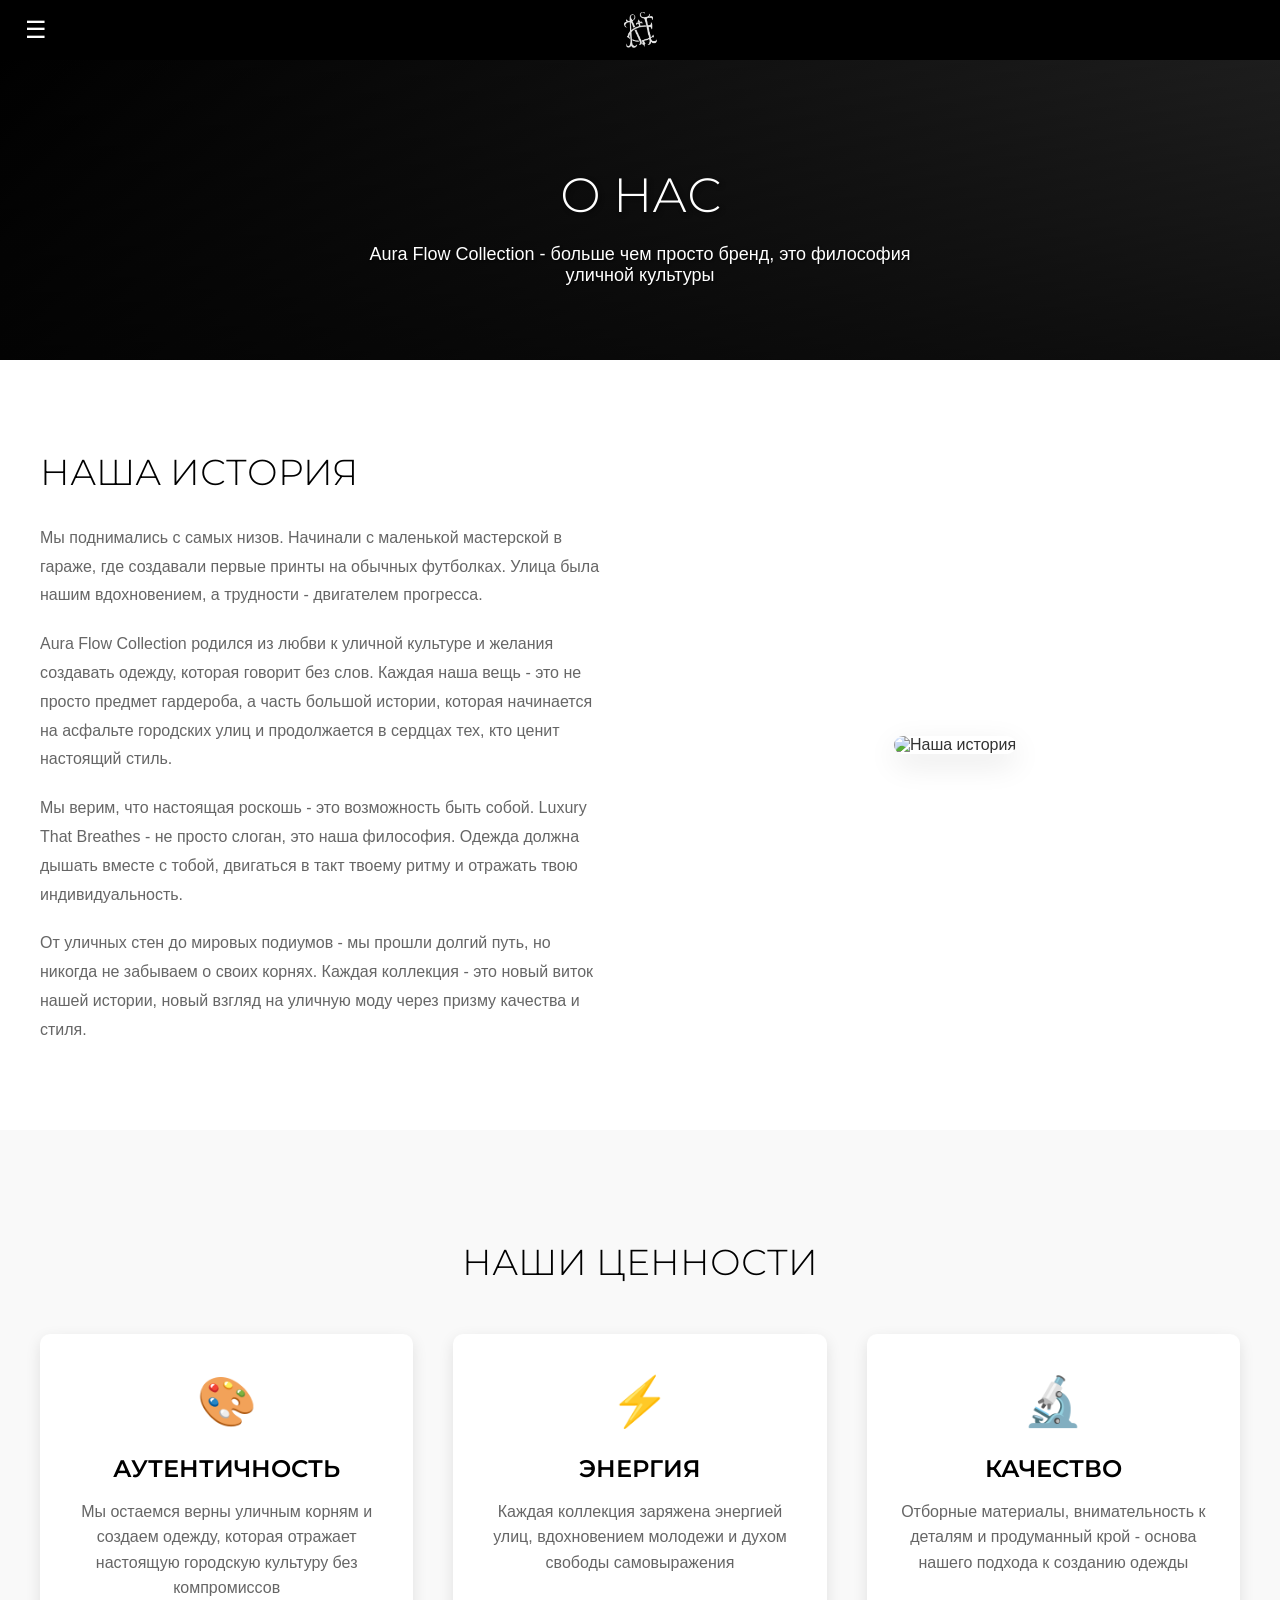
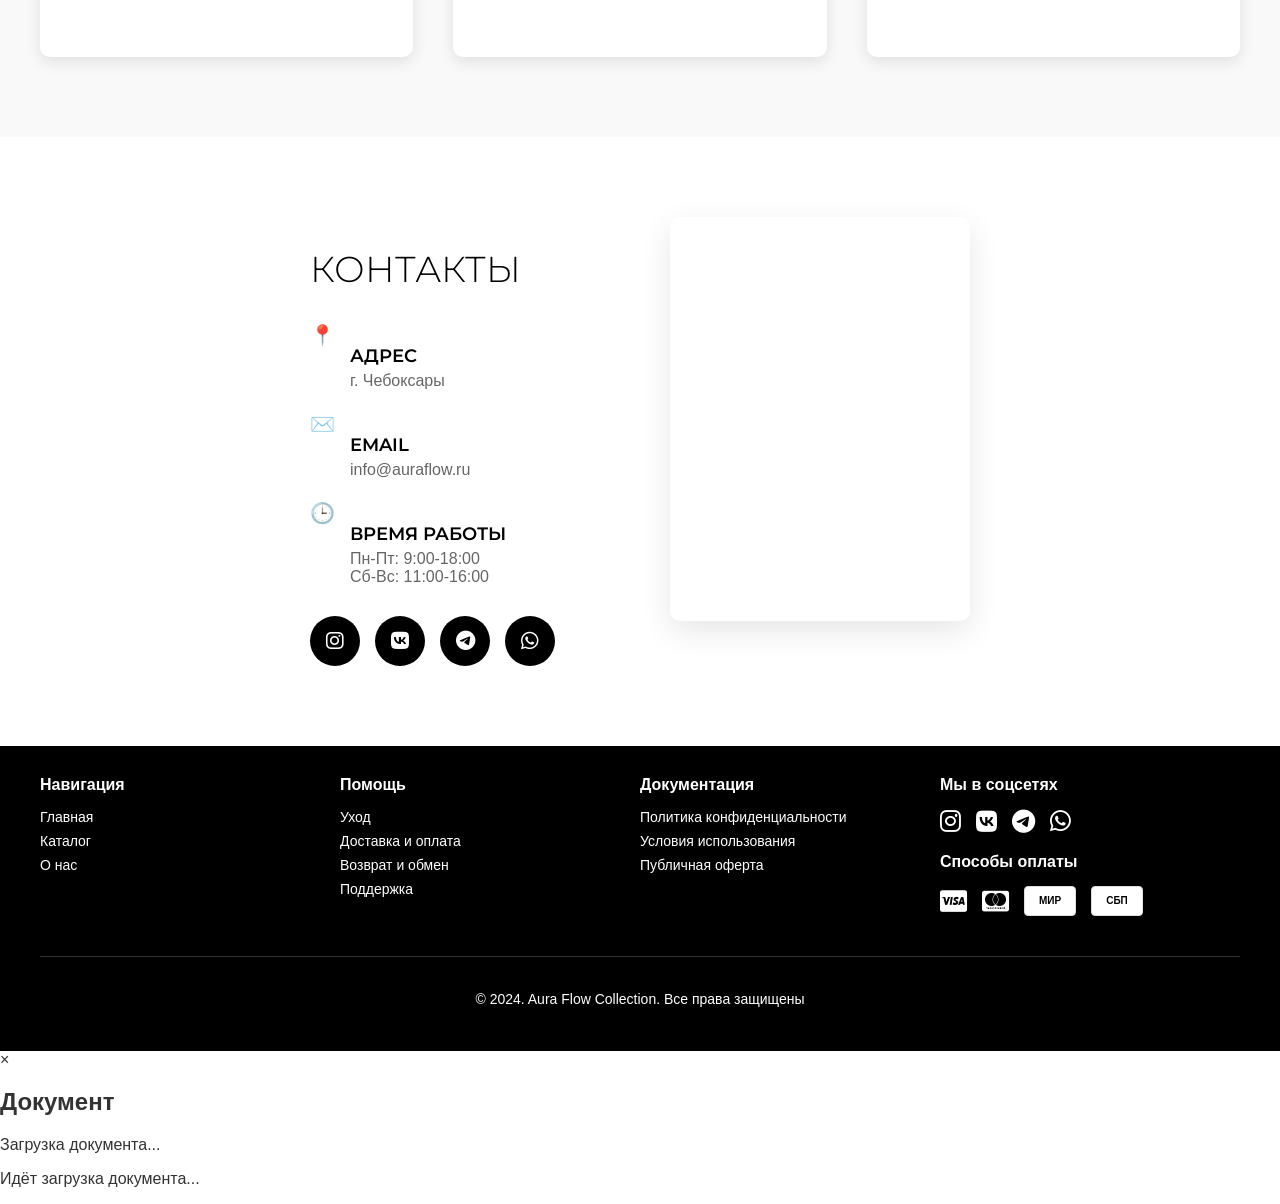
==== commit 97b1f3ee: "Update about.html" ====
--- a/about.html
+++ b/about.html
@@ -1264,5 +1264,24 @@
   updateCartCount();
 });
 </script>
+
+  <div id="documentModal" class="modal">
+    <div class="modal-content">
+        <span class="modal-close">&times;</span>
+        <h2 class="modal-title" id="modalDocTitle">Документ</h2>
+        <div class="modal-body">
+            <div class="document-text" id="modalDocText">
+                <p>Загрузка документа...</p>
+            </div>
+            <div class="document-loading" id="modalLoading">
+                <p>Идёт загрузка документа...</p>
+            </div>
+            <div class="document-error" id="modalError" style="display: none;">
+                <p>Не удалось загрузить документ. Пожалуйста, попробуйте позже.</p>
+            </div>
+        </div>
+    </div>
+</div>
 </body>
 </html>
+
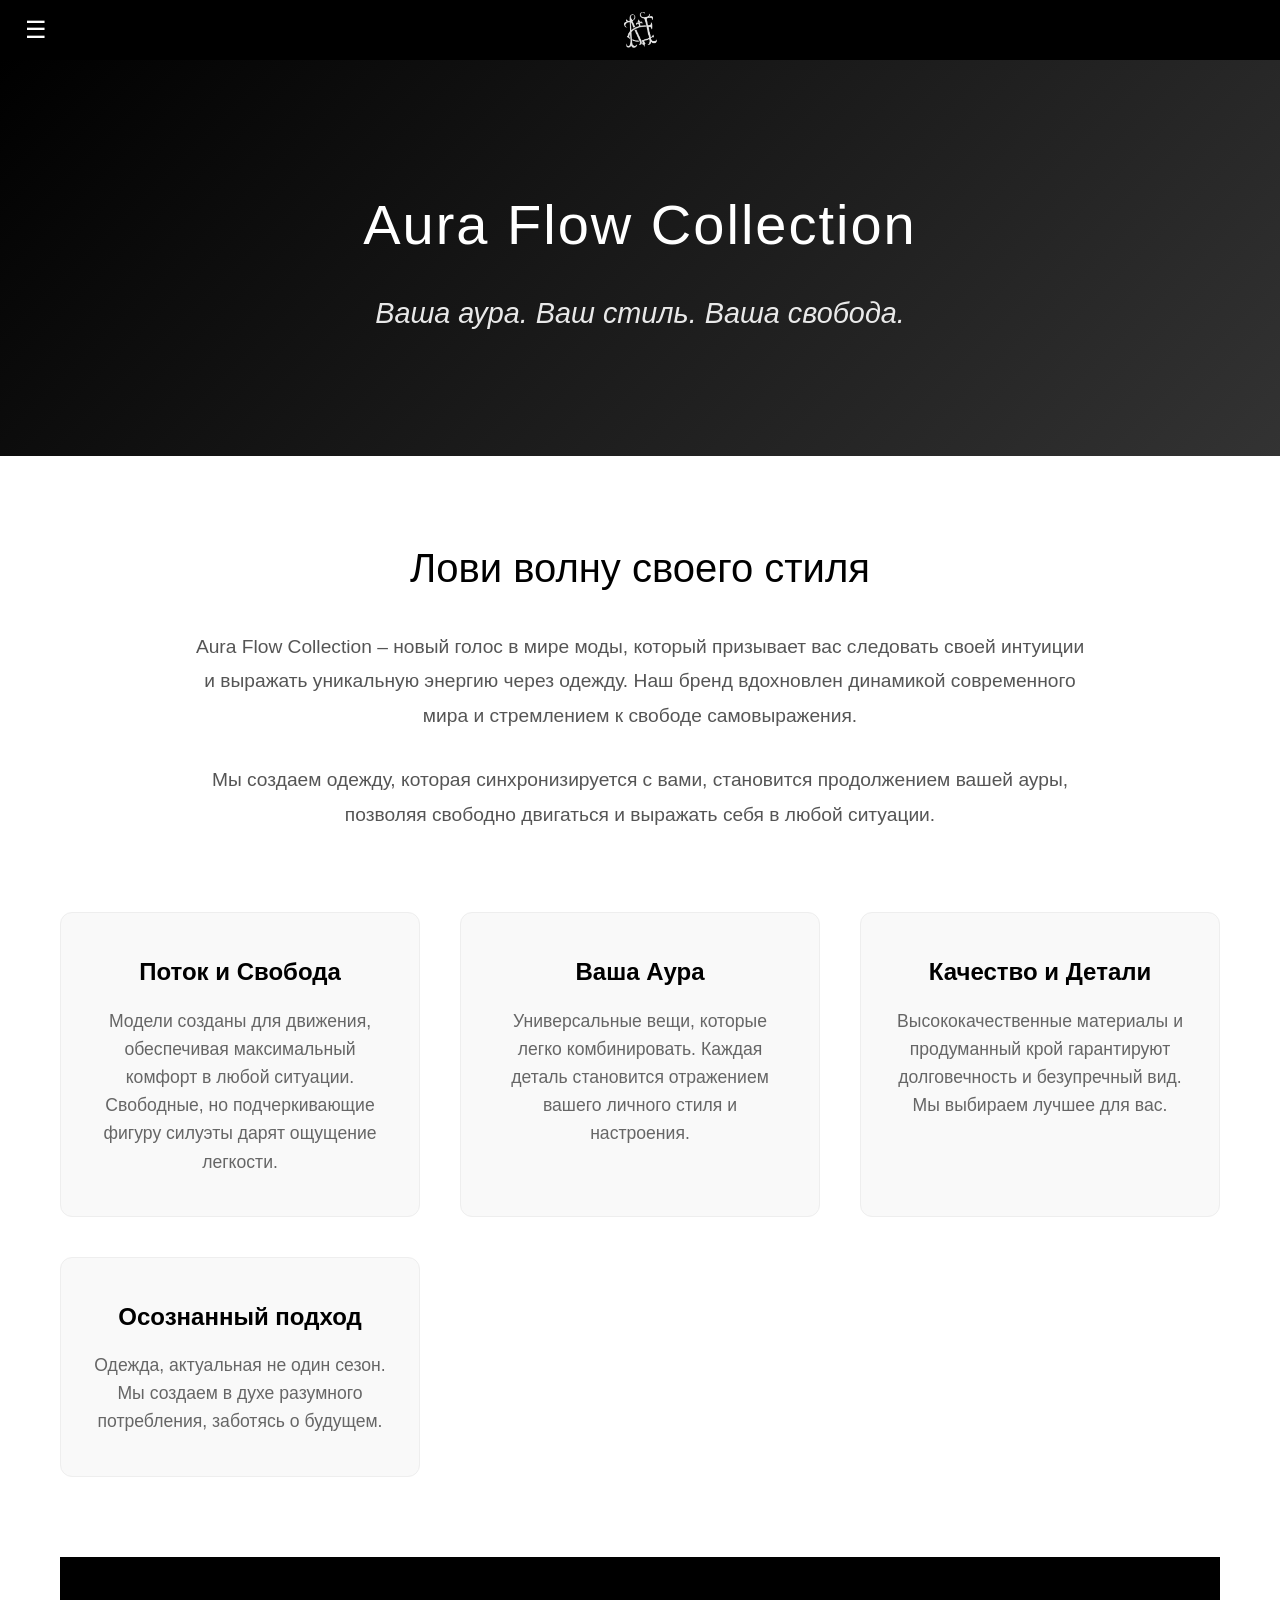
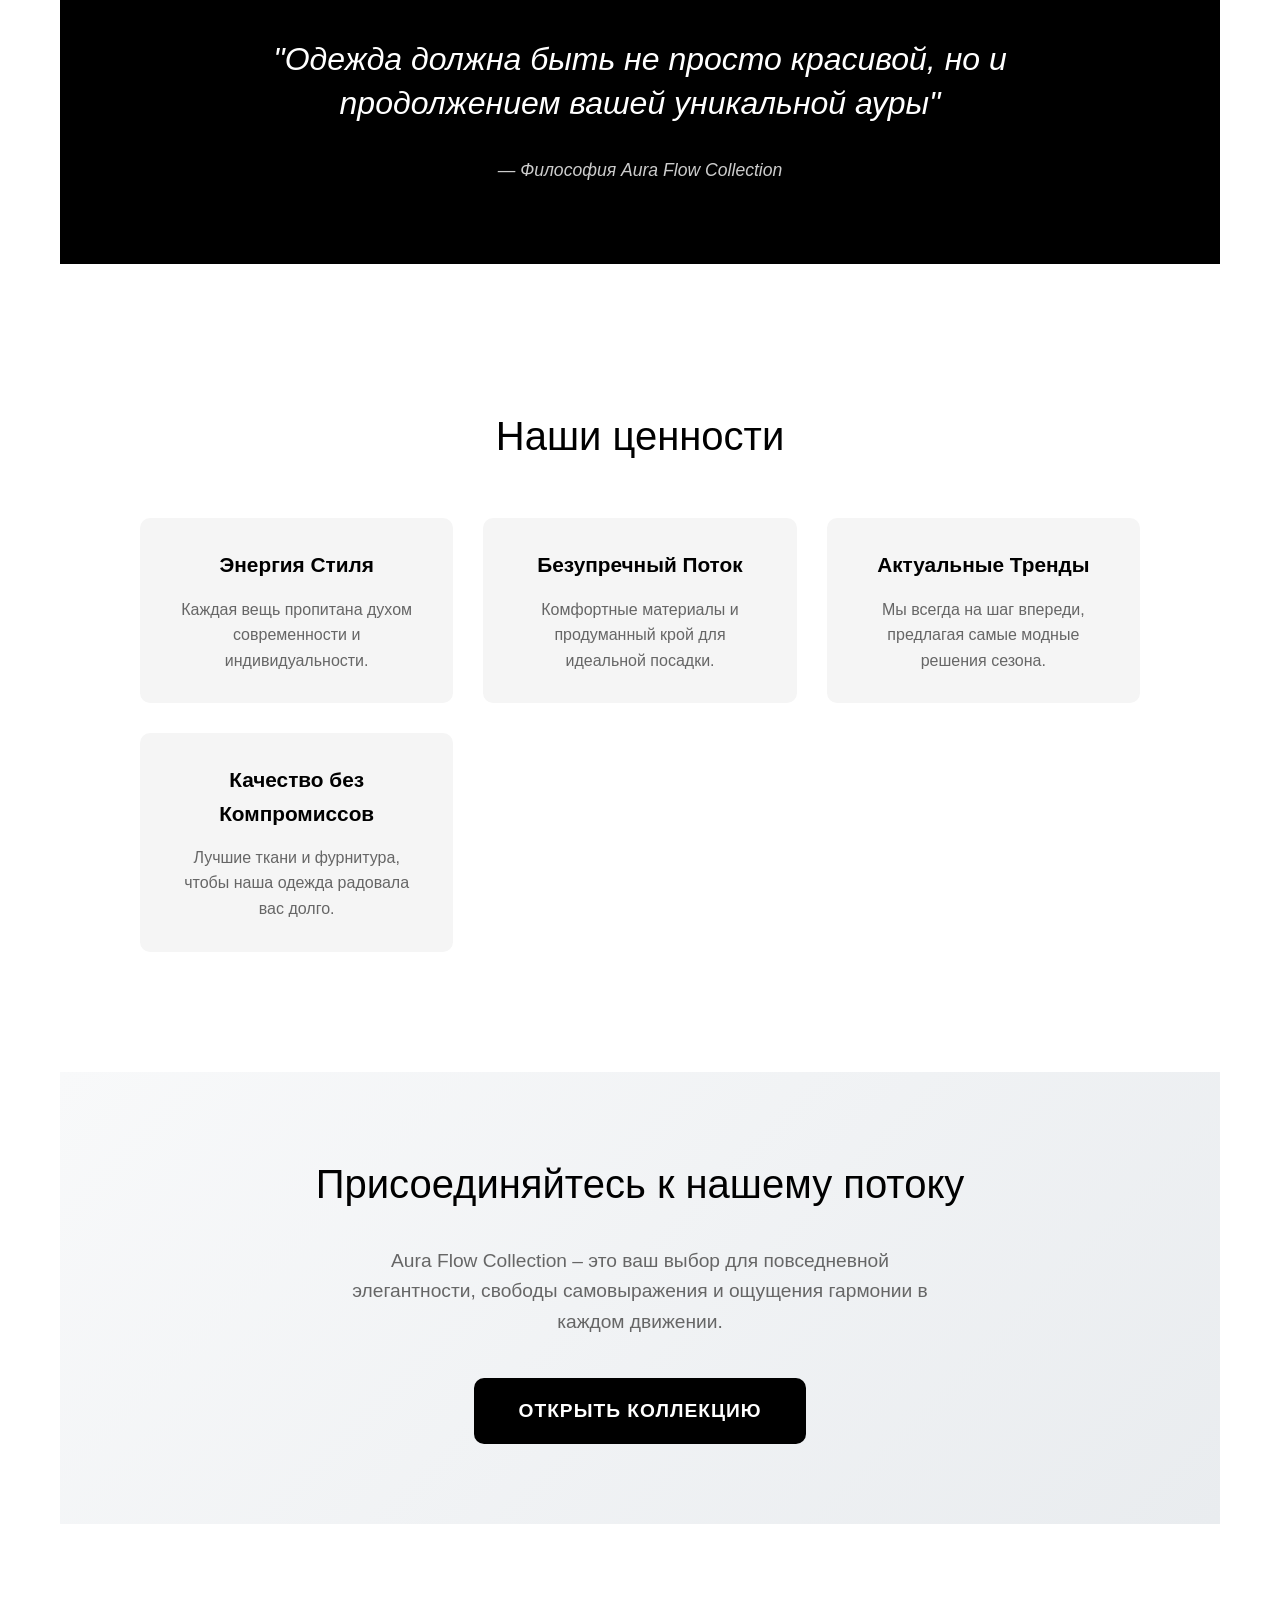
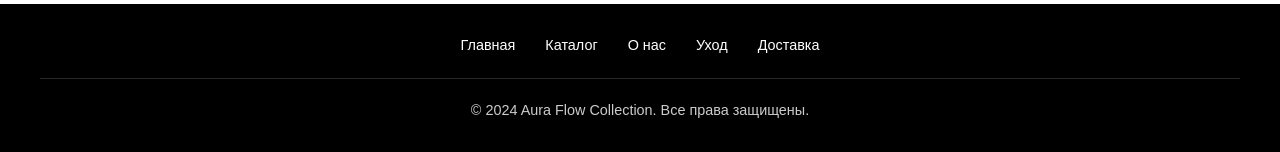
==== commit eb8b646b: "Update about.html" ====
--- a/about.html
+++ b/about.html
@@ -1,1287 +1,626 @@
 <!DOCTYPE html>
 <html lang="ru">
 <head>
-<meta charset="UTF-8" />
-<meta name="viewport" content="width=device-width, initial-scale=1.0" />
-<title>О нас - Aura Flow Collection</title>
-<!-- Подключение шрифта Pacifico -->
-<link href="https://fonts.googleapis.com/css2?family=Pacifico&display=swap" rel="stylesheet" />
-<link href="https://fonts.googleapis.com/css2?family=Roboto&display=swap" rel="stylesheet" />
-<link href="https://fonts.googleapis.com/css2?family=Montserrat&display=swap" rel="stylesheet" />
-<!-- Иконки FontAwesome -->
-<link rel="stylesheet" href="https://cdnjs.cloudflare.com/ajax/libs/font-awesome/6.4.0/css/all.min.css">
-<style>
-body {
-  margin: 0;
-  font-family: 'Helvetica Neue', Helvetica, Arial, sans-serif;
-  background-color: #fff;
-  color: #333;
-  min-height: 100vh;
-  display: flex;
-  flex-direction: column;
-}
-
-/* Черная полоска сверху с логотипом и меню - ЗАФИКСИРОВАНА */
-.black-bar {
-  height: 60px;
-  background-color: #000;
-  width: 100%;
-  display: flex;
-  align-items: center;
-  justify-content: center;
-  position: fixed;
-  top: 0;
-  z-index: 1002;
-}
-
-.logo-link {
-  display: flex;
-  align-items: center;
-  justify-content: center;
-  height: 100%;
-}
-
-.logo-link img {
-  height: 40px;
-  max-height: 70%;
-}
-
-/* Меню в левом углу на уровне логотипа */
-.menu-container {
-  position: absolute;
-  left: 20px;
-  top: 50%;
-  transform: translateY(-50%);
-  z-index: 1000;
-}
-
-#menu-button {
-  background: none;
-  border: none;
-  color: #fff;
-  cursor: pointer;
-  font-size: 24px;
-  padding: 5px;
-}
-
-/* Выдвигающееся меню */
-#menu {
-  position: fixed;
-  top: 0;
-  left: -33.33vw;
-  width: 33.33vw;
-  height: 100vh;
-  background: rgba(0, 0, 0, 0.98);
-  color: white;
-  transition: left 0.3s ease;
-  z-index: 1003;
-  overflow-y: auto;
-  padding: 20px;
-  box-sizing: border-box;
-  backdrop-filter: blur(5px);
-}
-
-#menu.active {
-  left: 0;
-}
-
-#close-menu {
-  background: #000;
-  border: none;
-  color: #fff;
-  font-size: 20px;
-  position: absolute;
-  top: 10px;
-  right: 10px;
-  cursor: pointer;
-  width: 30px;
-  height: 30px;
-  border-radius: 50%;
-  display: flex;
-  align-items: center;
-  justify-content: center;
-}
-
-.menu-title {
-  font-family: 'Montserrat', sans-serif;
-  font-size: 24px;
-  color: white;
-  text-align: center;
-  margin-bottom: 30px;
-  padding-top: 20px;
-  font-weight: 300;
-}
-
-#menu ul {
-  list-style: none;
-  margin: 0;
-  padding: 0;
-}
-
-#menu li {
-  margin-bottom: 15px;
-}
-
-#menu a {
-  text-decoration: none;
-  color: white;
-  display: block;
-  padding: 8px 0;
-  font-size: 16px;
-  transition: color 0.3s ease;
-}
-
-#menu a:hover {
-  color: #ccc;
-}
-
-/* Корзина справа выше центра */
-#cart-container {
-  position: fixed;
-  right: 20px;
-  top: 80px;
-  z-index: 9999;
-  display: none;
-}
-
-#cart-button {
-  background: #000;
-  border: none;
-  border-radius: 50%;
-  width: 50px;
-  height: 50px;
-  color: white;
-  cursor: pointer;
-  font-size: 20px;
-  display: flex;
-  align-items: center;
-  justify-content: center;
-  box-shadow: 0 2px 10px rgba(0,0,0,0.3);
-  position: relative;
-}
-
-#cart-count {
-  position: absolute;
-  top: -5px;
-  right: -5px;
-  background: red;
-  color: white;
-  border-radius: 50%;
-  width: 20px;
-  height: 20px;
-  font-size: 12px;
-  display: flex;
-  align-items: center;
-  justify-content: center;
-}
-
-/* Окно корзины */
-#cart-modal {
-  display: none;
-  position: fixed;
-  top: 0;
-  left: 0;
-  width: 100%;
-  height: 100%;
-  background: rgba(0,0,0,0.8);
-  z-index: 10000;
-  align-items: center;
-  justify-content: center;
-}
-
-#cart-content {
-  background: white;
-  padding: 30px;
-  border-radius: 15px;
-  width: 90%;
-  max-width: 600px;
-  max-height: 85vh;
-  overflow-y: auto;
-  position: relative;
-  box-shadow: 0 20px 40px rgba(0,0,0,0.5);
-}
-
-#cart-items {
-  margin-bottom: 25px;
-  max-height: 300px;
-  overflow-y: auto;
-  padding-right: 10px;
-}
-
-.cart-item {
-  display: flex;
-  align-items: center;
-  padding: 15px;
-  margin-bottom: 15px;
-  background: #f9f9f9;
-  border-radius: 10px;
-  border: 1px solid #eee;
-  gap: 15px;
-}
-
-.cart-item-image {
-  width: 80px;
-  height: 80px;
-  object-fit: cover;
-  border-radius: 8px;
-  flex-shrink: 0;
-}
-
-.cart-item-details {
-  flex: 1;
-  display: flex;
-  flex-direction: column;
-  gap: 5px;
-}
-
-.cart-item-name {
-  font-weight: 600;
-  font-size: 16px;
-  margin-bottom: 5px;
-}
-
-.cart-item-size, .cart-item-color {
-  font-size: 14px;
-  color: #666;
-  margin-bottom: 3px;
-}
-
-.cart-item-price {
-  font-weight: 600;
-  color: #000;
-  font-size: 16px;
-}
-
-.cart-item-controls {
-  display: flex;
-  flex-direction: column;
-  gap: 10px;
-  margin-top: 8px;
-}
-
-.quantity-controls {
-  display: flex;
-  align-items: center;
-  gap: 10px;
-  background: #fff;
-  border: 1px solid #ddd;
-  border-radius: 8px;
-  padding: 5px 10px;
-}
-
-.quantity-btn {
-  background: #000;
-  color: white;
-  border: none;
-  border-radius: 5px;
-  width: 25px;
-  height: 25px;
-  cursor: pointer;
-  display: flex;
-  align-items: center;
-  justify-content: center;
-  font-size: 14px;
-}
-
-.quantity {
-  font-weight: 600;
-  min-width: 30px;
-  text-align: center;
-}
-
-.size-selector-cart {
-  display: flex;
-  flex-direction: column;
-  gap: 5px;
-}
-
-.size-selector-cart label {
-  font-size: 12px;
-  font-weight: 600;
-  color: #666;
-}
-
-.size-buttons-cart {
-  display: flex;
-  gap: 5px;
-  flex-wrap: wrap;
-}
-
-.size-btn-cart {
-  padding: 5px 10px;
-  border: 1px solid #ddd;
-  background: white;
-  border-radius: 5px;
-  cursor: pointer;
-  font-size: 11px;
-  transition: all 0.3s ease;
-}
-
-.size-btn-cart:hover {
-  border-color: #999;
-}
-
-.size-btn-cart.selected {
-  background: #000;
-  color: white;
-  border-color: #000;
-}
-
-.remove-btn {
-  background: #ff4444;
-  color: white;
-  border: none;
-  border-radius: 5px;
-  padding: 8px 12px;
-  cursor: pointer;
-  font-size: 12px;
-  transition: background 0.3s ease;
-  margin-top: 5px;
-}
-
-.remove-btn:hover {
-  background: #cc0000;
-}
-
-#cart-form {
-  background: #f9f9f9;
-  padding: 20px;
-  border-radius: 10px;
-  margin-top: 20px;
-}
-
-#cart-form input, #cart-form select {
-  width: 100%;
-  padding: 12px;
-  margin-bottom: 15px;
-  border: 1px solid #ddd;
-  border-radius: 8px;
-  box-sizing: border-box;
-  font-size: 14px;
-}
-
-#cart-total {
-  font-weight: bold;
-  font-size: 20px;
-  margin: 20px 0;
-  text-align: center;
-  padding: 15px;
-  background: #000;
-  color: white;
-  border-radius: 10px;
-}
-
-#checkout-btn {
-  width: 100%;
-  padding: 15px;
-  background: #000;
-  color: white;
-  border: none;
-  border-radius: 10px;
-  cursor: pointer;
-  font-size: 16px;
-  font-weight: 600;
-  transition: background 0.3s ease;
-}
-
-#checkout-btn:hover {
-  background: #333;
-}
-
-#close-cart {
-  background: none;
-  border: none;
-  font-size: 24px;
-  position: absolute;
-  top: 15px;
-  right: 20px;
-  cursor: pointer;
-  color: #666;
-  transition: color 0.3s ease;
-  z-index: 10001;
-}
-
-#close-cart:hover {
-  color: #000;
-}
-
-/* Основной контент страницы О нас */
-.about-hero {
-  width: 100%;
-  height: 300px;
-  background: linear-gradient(135deg, #000000 0%, #1a1a1a 50%, #333333 100%);
-  display: flex;
-  align-items: center;
-  justify-content: center;
-  margin-top: 60px;
-  overflow: hidden;
-  position: relative;
-}
-
-.about-hero::before {
-  content: '';
-  position: absolute;
-  top: 0;
-  left: 0;
-  right: 0;
-  bottom: 0;
-  background: linear-gradient(to bottom, rgba(0,0,0,0.3) 0%, rgba(0,0,0,0.7) 100%);
-  z-index: 1;
-}
-
-.about-hero-content {
-  position: relative;
-  z-index: 2;
-  text-align: center;
-  color: white;
-}
-
-.about-hero h1 {
-  font-family: 'Montserrat', sans-serif;
-  font-size: 48px;
-  font-weight: 300;
-  margin-bottom: 20px;
-  text-shadow: 2px 2px 4px rgba(0,0,0,0.5);
-}
-
-.about-hero p {
-  font-size: 18px;
-  max-width: 600px;
-  margin: 0 auto;
-  text-shadow: 1px 1px 2px rgba(0,0,0,0.5);
-}
-
-/* Секция с историей */
-.about-story {
-  max-width: 1200px;
-  margin: 60px auto;
-  padding: 0 20px;
-  display: flex;
-  align-items: center;
-  gap: 60px;
-}
-
-.story-content {
-  flex: 1;
-}
-
-.story-content h2 {
-  font-family: 'Montserrat', sans-serif;
-  font-size: 36px;
-  font-weight: 300;
-  margin-bottom: 30px;
-  color: #000;
-}
-
-.story-text {
-  font-size: 16px;
-  line-height: 1.8;
-  color: #666;
-  margin-bottom: 25px;
-}
-
-.story-text p {
-  margin-bottom: 20px;
-}
-
-.story-image {
-  flex: 1;
-  text-align: center;
-}
-
-.story-image img {
-  max-width: 100%;
-  height: auto;
-  border-radius: 10px;
-  box-shadow: 0 10px 30px rgba(0,0,0,0.1);
-}
-
-/* Секция ценностей */
-.about-values {
-  background: #f9f9f9;
-  padding: 80px 20px;
-}
-
-.values-container {
-  max-width: 1200px;
-  margin: 0 auto;
-}
-
-.values-container h2 {
-  font-family: 'Montserrat', sans-serif;
-  font-size: 36px;
-  font-weight: 300;
-  text-align: center;
-  margin-bottom: 50px;
-  color: #000;
-}
-
-.values-grid {
-  display: grid;
-  grid-template-columns: repeat(auto-fit, minmax(300px, 1fr));
-  gap: 40px;
-}
-
-.value-card {
-  background: white;
-  padding: 40px 30px;
-  border-radius: 10px;
-  text-align: center;
-  box-shadow: 0 5px 15px rgba(0,0,0,0.1);
-  transition: transform 0.3s ease;
-}
-
-.value-card:hover {
-  transform: translateY(-5px);
-}
-
-.value-icon {
-  font-size: 48px;
-  color: #000;
-  margin-bottom: 20px;
-}
-
-.value-card h3 {
-  font-family: 'Montserrat', sans-serif;
-  font-size: 24px;
-  font-weight: 600;
-  margin-bottom: 15px;
-  color: #000;
-}
-
-.value-card p {
-  color: #666;
-  line-height: 1.6;
-}
-
-/* Секция контактов */
-.about-contact {
-  max-width: 1200px;
-  margin: 80px auto;
-  padding: 0 20px;
-}
-
-.contact-container {
-  display: grid;
-  grid-template-columns: 1fr 1fr;
-  gap: 60px;
-  align-items: start;
-}
-
-.contact-info h2 {
-  font-family: 'Montserrat', sans-serif;
-  font-size: 36px;
-  font-weight: 300;
-  margin-bottom: 30px;
-  color: #000;
-}
-
-.contact-details {
-  margin-bottom: 30px;
-}
-
-.contact-item {
-  margin-bottom: 20px;
-  display: flex;
-  align-items: flex-start;
-  gap: 15px;
-}
-
-.contact-icon {
-  font-size: 20px;
-  color: #000;
-  margin-top: 2px;
-}
-
-.contact-text h4 {
-  font-family: 'Montserrat', sans-serif;
-  font-size: 18px;
-  font-weight: 600;
-  margin-bottom: 5px;
-  color: #000;
-}
-
-.contact-text p {
-  color: #666;
-  margin: 0;
-}
-
-.social-links {
-  display: flex;
-  gap: 15px;
-  margin-top: 30px;
-}
-
-.social-link {
-  display: flex;
-  align-items: center;
-  justify-content: center;
-  width: 50px;
-  height: 50px;
-  background: #000;
-  color: white;
-  border-radius: 50%;
-  text-decoration: none;
-  font-size: 20px;
-  transition: all 0.3s ease;
-}
-
-.social-link:hover {
-  background: #333;
-  transform: translateY(-2px);
-}
-
-.map-container {
-  border-radius: 10px;
-  overflow: hidden;
-  box-shadow: 0 10px 30px rgba(0,0,0,0.1);
-}
-
-.map-container iframe {
-  width: 100%;
-  height: 400px;
-  border: none;
-}
-
-/* Футер */
-.footer {
-  background-color: #000;
-  color: #fff;
-  padding: 30px 20px;
-  font-size: 14px;
-  margin-top: auto;
-}
-
-.footer-content {
-  display: flex;
-  flex-wrap: wrap;
-  justify-content: space-between;
-  max-width: 1200px;
-  margin: 0 auto;
-}
-
-.footer-section {
-  flex: 1;
-  min-width: 200px;
-  margin-bottom: 20px;
-}
-
-.footer-section h3 {
-  margin-top: 0;
-  margin-bottom: 15px;
-  font-size: 16px;
-}
-
-.footer-links {
-  list-style: none;
-  padding: 0;
-  margin: 0;
-}
-
-.footer-links li {
-  margin-bottom: 8px;
-}
-
-.footer-links a {
-  color: #fff;
-  text-decoration: none;
-}
-
-.footer-links a:hover {
-  text-decoration: underline;
-}
-
-.social-icons, .payment-icons {
-  display: flex;
-  gap: 15px;
-  margin-top: 10px;
-  align-items: center;
-}
-
-.social-icons i, .payment-icons i {
-  font-size: 24px;
-}
-
-.social-icons a {
-  color: white;
-}
-
-.payment-icon {
-  width: 40px;
-  height: 24px;
-  background-size: contain;
-  background-repeat: no-repeat;
-  background-position: center;
-  display: block;
-}
-
-.mir-icon {
-  background-color: white;
-  border: 1px solid #ddd;
-  border-radius: 4px;
-  display: flex;
-  align-items: center;
-  justify-content: center;
-  font-family: Arial, sans-serif;
-  font-weight: bold;
-  font-size: 10px;
-  color: #000;
-  padding: 2px 5px;
-}
-
-.sbp-icon {
-  background-color: white;
-  border: 1px solid #ddd;
-  border-radius: 4px;
-  display: flex;
-  align-items: center;
-  justify-content: center;
-  font-family: Arial, sans-serif;
-  font-weight: bold;
-  font-size: 10px;
-  color: #000;
-  padding: 2px 5px;
-}
-
-.copyright {
-  text-align: center;
-  width: 100%;
-  margin-top: 20px;
-  padding-top: 20px;
-  border-top: 1px solid #333;
-}
-
-/* Адаптивность */
-@media (max-width: 768px) {
-  .about-hero h1 {
-    font-size: 36px;
-  }
-  
-  .about-story {
-    flex-direction: column;
-    gap: 40px;
-  }
-  
-  .contact-container {
-    grid-template-columns: 1fr;
-    gap: 40px;
-  }
-  
-  #menu {
-    width: 80vw;
-    left: -80vw;
-  }
-  
-  .values-grid {
-    grid-template-columns: 1fr;
-  }
-}
-
-@media (max-width: 480px) {
-  .about-hero {
-    height: 200px;
-  }
-  
-  .about-hero h1 {
-    font-size: 28px;
-  }
-  
-  .story-content h2,
-  .values-container h2,
-  .contact-info h2 {
-    font-size: 28px;
-  }
-  
-  .footer-content {
-    flex-direction: column;
-  }
-}
-</style>
-<link rel="icon" href="ДОРАБОТКА.png" sizes="512x512" type="image/png">
+    <meta charset="UTF-8">
+    <meta name="viewport" content="width=device-width, initial-scale=1.0">
+    <title>О нас - Aura Flow Collection</title>
+    <link rel="stylesheet" href="https://cdnjs.cloudflare.com/ajax/libs/font-awesome/6.4.0/css/all.min.css">
+    <style>
+        * {
+            margin: 0;
+            padding: 0;
+            box-sizing: border-box;
+        }
+
+        body {
+            font-family: 'Helvetica Neue', Helvetica, Arial, sans-serif;
+            background-color: #fff;
+            color: #333;
+            line-height: 1.6;
+        }
+
+        /* Черная полоска сверху */
+        .black-bar {
+            height: 60px;
+            background-color: #000;
+            width: 100%;
+            display: flex;
+            align-items: center;
+            justify-content: center;
+            position: fixed;
+            top: 0;
+            z-index: 1002;
+        }
+
+        .logo-link {
+            display: flex;
+            align-items: center;
+            justify-content: center;
+            height: 100%;
+        }
+
+        .logo-link img {
+            height: 40px;
+            max-height: 70%;
+        }
+
+        /* Меню */
+        .menu-container {
+            position: absolute;
+            left: 20px;
+            top: 50%;
+            transform: translateY(-50%);
+            z-index: 1000;
+        }
+
+        #menu-button {
+            background: none;
+            border: none;
+            color: #fff;
+            cursor: pointer;
+            font-size: 24px;
+            padding: 5px;
+        }
+
+        /* Выдвигающееся меню */
+        #menu {
+            position: fixed;
+            top: 0;
+            left: -33.33vw;
+            width: 33.33vw;
+            height: 100vh;
+            background: rgba(0, 0, 0, 0.98);
+            color: white;
+            transition: left 0.3s ease;
+            z-index: 1003;
+            overflow-y: auto;
+            padding: 20px;
+            box-sizing: border-box;
+            backdrop-filter: blur(5px);
+        }
+
+        #menu.active {
+            left: 0;
+        }
+
+        #close-menu {
+            background: #000;
+            border: none;
+            color: #fff;
+            font-size: 20px;
+            position: absolute;
+            top: 10px;
+            right: 10px;
+            cursor: pointer;
+            width: 30px;
+            height: 30px;
+            border-radius: 50%;
+            display: flex;
+            align-items: center;
+            justify-content: center;
+        }
+
+        .menu-title {
+            font-size: 24px;
+            color: white;
+            text-align: center;
+            margin-bottom: 30px;
+            padding-top: 20px;
+            font-weight: 300;
+        }
+
+        #menu ul {
+            list-style: none;
+            margin: 0;
+            padding: 0;
+        }
+
+        #menu li {
+            margin-bottom: 15px;
+        }
+
+        #menu a {
+            text-decoration: none;
+            color: white;
+            display: block;
+            padding: 8px 0;
+            font-size: 16px;
+            transition: color 0.3s ease;
+        }
+
+        #menu a:hover {
+            color: #ccc;
+        }
+
+        /* Основной контент */
+        .about-hero {
+            background: linear-gradient(135deg, #000000 0%, #1a1a1a 50%, #333333 100%);
+            color: white;
+            padding: 120px 20px 80px;
+            text-align: center;
+            margin-top: 60px;
+        }
+
+        .about-hero h1 {
+            font-size: 3.5rem;
+            font-weight: 300;
+            margin-bottom: 20px;
+            letter-spacing: 2px;
+        }
+
+        .about-hero .slogan {
+            font-size: 1.8rem;
+            font-weight: 300;
+            opacity: 0.9;
+            margin-bottom: 40px;
+            font-style: italic;
+        }
+
+        /* Секция о бренде */
+        .about-content {
+            max-width: 1200px;
+            margin: 0 auto;
+            padding: 80px 20px;
+        }
+
+        .brand-story {
+            text-align: center;
+            margin-bottom: 80px;
+        }
+
+        .brand-story h2 {
+            font-size: 2.5rem;
+            font-weight: 300;
+            margin-bottom: 30px;
+            color: #000;
+        }
+
+        .brand-story p {
+            font-size: 1.2rem;
+            line-height: 1.8;
+            color: #555;
+            max-width: 900px;
+            margin: 0 auto 30px;
+        }
+
+        /* Особенности бренда */
+        .features {
+            display: grid;
+            grid-template-columns: repeat(auto-fit, minmax(280px, 1fr));
+            gap: 40px;
+            margin: 60px 0;
+        }
+
+        .feature-card {
+            background: #f9f9f9;
+            padding: 40px 30px;
+            border-radius: 12px;
+            text-align: center;
+            transition: all 0.3s ease;
+            border: 1px solid #eee;
+        }
+
+        .feature-card:hover {
+            transform: translateY(-10px);
+            box-shadow: 0 15px 30px rgba(0,0,0,0.1);
+            background: #fff;
+        }
+
+        .feature-icon {
+            font-size: 3rem;
+            margin-bottom: 25px;
+            color: #000;
+        }
+
+        .feature-card h3 {
+            font-size: 1.5rem;
+            margin-bottom: 15px;
+            color: #000;
+            font-weight: 600;
+        }
+
+        .feature-card p {
+            font-size: 1.1rem;
+            color: #666;
+            line-height: 1.6;
+        }
+
+        /* Цитата */
+        .quote-section {
+            background: #000;
+            color: white;
+            padding: 80px 20px;
+            text-align: center;
+            margin: 80px 0;
+        }
+
+        .quote-section blockquote {
+            font-size: 2rem;
+            font-weight: 300;
+            max-width: 800px;
+            margin: 0 auto;
+            line-height: 1.4;
+            font-style: italic;
+        }
+
+        .quote-section cite {
+            display: block;
+            margin-top: 30px;
+            font-size: 1.1rem;
+            opacity: 0.8;
+        }
+
+        /* Команда или ценности */
+        .values-section {
+            text-align: center;
+            padding: 60px 20px;
+        }
+
+        .values-section h2 {
+            font-size: 2.5rem;
+            font-weight: 300;
+            margin-bottom: 50px;
+            color: #000;
+        }
+
+        .values-grid {
+            display: grid;
+            grid-template-columns: repeat(auto-fit, minmax(250px, 1fr));
+            gap: 30px;
+            max-width: 1000px;
+            margin: 0 auto;
+        }
+
+        .value-item {
+            padding: 30px;
+            background: #f5f5f5;
+            border-radius: 10px;
+        }
+
+        .value-item h4 {
+            font-size: 1.3rem;
+            margin-bottom: 15px;
+            color: #000;
+        }
+
+        .value-item p {
+            color: #666;
+        }
+
+        /* Призыв к действию */
+        .cta-section {
+            text-align: center;
+            padding: 80px 20px;
+            background: linear-gradient(135deg, #f8f9fa 0%, #e9ecef 100%);
+            margin-top: 60px;
+        }
+
+        .cta-section h2 {
+            font-size: 2.5rem;
+            margin-bottom: 30px;
+            font-weight: 300;
+            color: #000;
+        }
+
+        .cta-section p {
+            font-size: 1.2rem;
+            color: #666;
+            max-width: 600px;
+            margin: 0 auto 40px;
+        }
+
+        .cta-button {
+            display: inline-block;
+            padding: 18px 45px;
+            background: #000;
+            color: white;
+            text-decoration: none;
+            border-radius: 10px;
+            font-size: 1.2rem;
+            font-weight: 600;
+            transition: all 0.3s ease;
+            text-transform: uppercase;
+            letter-spacing: 1px;
+        }
+
+        .cta-button:hover {
+            background: #222;
+            transform: translateY(-3px);
+            box-shadow: 0 10px 20px rgba(0,0,0,0.2);
+        }
+
+        /* Подвал */
+        .footer {
+            background-color: #000;
+            color: #fff;
+            padding: 30px 20px;
+            text-align: center;
+        }
+
+        .footer-content {
+            max-width: 1200px;
+            margin: 0 auto;
+        }
+
+        .footer-links {
+            display: flex;
+            justify-content: center;
+            gap: 30px;
+            margin-bottom: 20px;
+        }
+
+        .footer-links a {
+            color: #fff;
+            text-decoration: none;
+            font-size: 0.9rem;
+        }
+
+        .footer-links a:hover {
+            text-decoration: underline;
+        }
+
+        .copyright {
+            margin-top: 20px;
+            padding-top: 20px;
+            border-top: 1px solid #333;
+            font-size: 0.9rem;
+            opacity: 0.8;
+        }
+
+        /* Адаптивность */
+        @media (max-width: 768px) {
+            .about-hero h1 {
+                font-size: 2.5rem;
+            }
+            
+            .about-hero .slogan {
+                font-size: 1.4rem;
+            }
+            
+            .brand-story h2,
+            .values-section h2,
+            .cta-section h2 {
+                font-size: 2rem;
+            }
+            
+            .feature-card {
+                padding: 30px 20px;
+            }
+            
+            .features {
+                gap: 20px;
+            }
+            
+            .quote-section blockquote {
+                font-size: 1.5rem;
+            }
+            
+            #menu {
+                width: 80vw;
+                left: -80vw;
+            }
+            
+            .footer-links {
+                flex-direction: column;
+                gap: 15px;
+            }
+        }
+
+        @media (max-width: 480px) {
+            .about-hero {
+                padding: 100px 15px 60px;
+            }
+            
+            .about-hero h1 {
+                font-size: 2rem;
+            }
+            
+            .about-content {
+                padding: 40px 15px;
+            }
+            
+            .feature-card {
+                padding: 25px 15px;
+            }
+            
+            .cta-button {
+                padding: 15px 30px;
+                font-size: 1rem;
+            }
+        }
+    </style>
 </head>
 <body>
-
-<!-- Черная полоска сверху с логотипом и меню -->
-<div class="black-bar">
-  <div class="menu-container">
-    <button id="menu-button">☰</button>
-  </div>
-  
-  <a href="index.html" class="logo-link">
-    <img src="white-logo.png" alt="Логотип" />
-  </a>
-</div>
-
-<!-- Герой секция -->
-<div class="about-hero">
-  <div class="about-hero-content">
-    <h1>О НАС</h1>
-    <p>Aura Flow Collection - больше чем просто бренд, это философия уличной культуры</p>
-  </div>
-</div>
-
-<!-- Секция истории -->
-<div class="about-story">
-  <div class="story-content">
-    <h2>НАША ИСТОРИЯ</h2>
-    <div class="story-text">
-      <p>Мы поднимались с самых низов. Начинали с маленькой мастерской в гараже, где создавали первые принты на обычных футболках. Улица была нашим вдохновением, а трудности - двигателем прогресса.</p>
-      
-      <p>Aura Flow Collection родился из любви к уличной культуре и желания создавать одежду, которая говорит без слов. Каждая наша вещь - это не просто предмет гардероба, а часть большой истории, которая начинается на асфальте городских улиц и продолжается в сердцах тех, кто ценит настоящий стиль.</p>
-      
-      <p>Мы верим, что настоящая роскошь - это возможность быть собой. Luxury That Breathes - не просто слоган, это наша философия. Одежда должна дышать вместе с тобой, двигаться в такт твоему ритму и отражать твою индивидуальность.</p>
-      
-      <p>От уличных стен до мировых подиумов - мы прошли долгий путь, но никогда не забываем о своих корнях. Каждая коллекция - это новый виток нашей истории, новый взгляд на уличную моду через призму качества и стиля.</p>
+    <!-- Черная полоска с меню -->
+    <div class="black-bar">
+        <div class="menu-container">
+            <button id="menu-button">☰</button>
+        </div>
+        <a href="index.html" class="logo-link">
+            <img src="white-logo.png" alt="Aura Flow Collection">
+        </a>
     </div>
-  </div>
-  <div class="story-image">
-    <img src="https://images.unsplash.com/photo-1563089145-599997674d42?ixlib=rb-4.0.3&auto=format&fit=crop&w=600&q=80" alt="Наша история">
-  </div>
-</div>
-
-<!-- Секция ценностей -->
-<div class="about-values">
-  <div class="values-container">
-    <h2>НАШИ ЦЕННОСТИ</h2>
-    <div class="values-grid">
-      <div class="value-card">
-        <div class="value-icon">🎨</div>
-        <h3>АУТЕНТИЧНОСТЬ</h3>
-        <p>Мы остаемся верны уличным корням и создаем одежду, которая отражает настоящую городскую культуру без компромиссов</p>
-      </div>
-      <div class="value-card">
-        <div class="value-icon">⚡</div>
-        <h3>ЭНЕРГИЯ</h3>
-        <p>Каждая коллекция заряжена энергией улиц, вдохновением молодежи и духом свободы самовыражения</p>
-      </div>
-      <div class="value-card">
-        <div class="value-icon">🔬</div>
-        <h3>КАЧЕСТВО</h3>
-        <p>Отборные материалы, внимательность к деталям и продуманный крой - основа нашего подхода к созданию одежды</p>
-      </div>
+
+    <!-- Выдвигающееся меню -->
+    <div id="menu">
+        <button id="close-menu">✕</button>
+        <h3 class="menu-title">Меню</h3>
+        <ul>
+            <li><a href="index.html">Главная</a></li>
+            <li><a href="catalog.html">Каталог</a></li>
+            <li><a href="about.html">О нас</a></li>
+            <li><a href="cart.html">Корзина</a></li>
+        </ul>
     </div>
-  </div>
-</div>
-
-<!-- Секция контактов -->
-<div class="about-contact">
-  <div class="contact-container">
-    <div class="contact-info">
-      <h2>КОНТАКТЫ</h2>
-      <div class="contact-details">
-        <div class="contact-item">
-          <div class="contact-icon">📍</div>
-          <div class="contact-text">
-            <h4>АДРЕС</h4>
-            <p>г. Чебоксары</p>
-          </div>
+
+    <!-- Герой-секция -->
+    <section class="about-hero">
+        <h1>Aura Flow Collection</h1>
+        <p class="slogan">Ваша аура. Ваш стиль. Ваша свобода.</p>
+    </section>
+
+    <!-- Основной контент -->
+    <section class="about-content">
+        <!-- История бренда -->
+        <div class="brand-story">
+            <h2>Лови волну своего стиля</h2>
+            <p>Aura Flow Collection – новый голос в мире моды, который призывает вас следовать своей интуиции и выражать уникальную энергию через одежду. Наш бренд вдохновлен динамикой современного мира и стремлением к свободе самовыражения.</p>
+            <p>Мы создаем одежду, которая синхронизируется с вами, становится продолжением вашей ауры, позволяя свободно двигаться и выражать себя в любой ситуации.</p>
         </div>
-        <div class="contact-item">
-          <div class="contact-icon">✉️</div>
-          <div class="contact-text">
-            <h4>EMAIL</h4>
-            <p>info@auraflow.ru</p>
-          </div>
-        </div>
-        <div class="contact-item">
-          <div class="contact-icon">🕒</div>
-          <div class="contact-text">
-            <h4>ВРЕМЯ РАБОТЫ</h4>
-            <p>Пн-Пт: 9:00-18:00<br>Сб-Вс: 11:00-16:00</p>
-          </div>
-        </div>
-      </div>
-      <div class="social-links">
-        <a href="https://instagram.com/ваш_instagram" class="social-link" target="_blank">
-          <i class="fab fa-instagram"></i>
-        </a>
-        <a href="https://vk.com/n1kpav" class="social-link" target="_blank">
-          <i class="fab fa-vk"></i>
-        </a>
-        <a href="https://t.me/AFCoSup" class="social-link" target="_blank">
-          <i class="fab fa-telegram"></i>
-        </a>
-        <a href="https://wa.me/79379546766" class="social-link" target="_blank">
-          <i class="fab fa-whatsapp"></i>
-        </a>
-      </div>
-    </div>
-    <div class="map-container">
-      <iframe 
-        src="https://yandex.ru/map-widget/v1/?um=constructor%3A1b8f8d8f8f8f8f8f8f8f8f8f8f8f8f8f&amp;source=constructor" 
-        width="100%" 
-        height="400" 
-        frameborder="0">
-      </iframe>
-    </div>
-  </div>
-</div>
-
-<!-- Выдвигающееся меню -->
-<div id="menu">
-  <button id="close-menu">✕</button>
-  <div class="menu-title">Aura Flow Collection</div>
-  <ul>
-    <li><a href="index.html">Главная</a></li>
-    <li><a href="catalog.html">Каталог</a></li>
-    <li><a href="about.html">О нас</a></li>
-  </ul>
-</div>
-
-<!-- Корзина справа выше центра -->
-<div id="cart-container">
-  <button id="cart-button">
-    🛒
-    <span id="cart-count">0</span>
-  </button>
-</div>
-
-<!-- Модальное окно корзины -->
-<div id="cart-modal">
-  <div id="cart-content">
-    <button id="close-cart">✕</button>
-    <h2 style="text-align: center; margin-bottom: 20px;">Корзина</h2>
-    <div id="cart-items">
-      <!-- Товары в корзине -->
-    </div>
-    <form id="cart-form">
-      <input type="text" placeholder="ФИО" required>
-      <input type="text" placeholder="Город" required>
-      <input type="text" placeholder="Адрес" required>
-      <select id="delivery-method" required>
-        <option value="">Выберите способ доставки</option>
-        <option value="sdek">СДЭК - 700 ₽</option>
-        <option value="post">Почта России - 500 ₽</option>
-      </select>
-      <div id="cart-total">Итого: 0 ₽</div>
-      <button type="button" id="checkout-btn">Оформить заказ</button>
-    </form>
-  </div>
-</div>
-
-<!-- Футер -->
-<div class="footer">
-  <div class="footer-content">
-    <div class="footer-section">
-      <h3>Навигация</h3>
-      <ul class="footer-links">
-        <li><a href="index.html">Главная</a></li>
-        <li><a href="catalog.html">Каталог</a></li>
-        <li><a href="about.html">О нас</a></li>
-      </ul>
-    </div>
-    
-    <div class="footer-section">
-      <h3>Помощь</h3>
-      <ul class="footer-links">
-        <li><a href="#">Уход</a></li>
-        <li><a href="#">Доставка и оплата</a></li>
-        <li><a href="#">Возврат и обмен</a></li>
-        <li><a href="#">Поддержка</a></li>
-      </ul>
-    </div>
-    
-    <div class="footer-section">
-      <h3>Документация</h3>
-      <ul class="footer-links">
-        <li><a href="#">Политика конфиденциальности</a></li>
-        <li><a href="#">Условия использования</a></li>
-        <li><a href="#">Публичная оферта</a></li>
-      </ul>
-    </div>
-    
-    <div class="footer-section">
-      <h3>Мы в соцсетях</h3>
-      <div class="social-icons">
-        <a href="https://instagram.com/ваш_instagram" target="_blank"><i class="fab fa-instagram"></i></a>
-        <a href="https://vk.com/n1kpav" target="_blank"><i class="fab fa-vk"></i></a>
-        <a href="https://t.me/AFCoSup" target="_blank"><i class="fab fa-telegram"></i></a>
-        <a href="https://wa.me/79379546766" target="_blank"><i class="fab fa-whatsapp"></i></a>
-      </div>
-      
-      <h3 style="margin-top: 20px;">Способы оплаты</h3>
-      <div class="payment-icons">
-        <i class="fab fa-cc-visa"></i>
-        <i class="fab fa-cc-mastercard"></i>
-        <span class="payment-icon mir-icon">МИР</span>
-        <span class="payment-icon sbp-icon">СБП</span>
-      </div>
-    </div>
-    
-    <div class="copyright">
-      <p>&copy; 2024. Aura Flow Collection. Все права защищены</p>
-    </div>
-  </div>
-</div>
-
-<script>
-// Функции для корзины (такие же как на главной странице)
-function updateCartCount() {
-  const cart = JSON.parse(localStorage.getItem('cart')) || [];
-  const totalCount = cart.reduce((sum, item) => sum + item.count, 0);
-  document.getElementById('cart-count').textContent = totalCount;
-  
-  if (totalCount > 0) {
-    document.getElementById('cart-container').style.display = 'block';
-  } else {
-    document.getElementById('cart-container').style.display = 'none';
-  }
-}
-
-function updateCartModal() {
-  const cart = JSON.parse(localStorage.getItem('cart')) || [];
-  const cartItems = document.getElementById('cart-items');
-  const cartTotal = document.getElementById('cart-total');
-  
-  cartItems.innerHTML = '';
-  let total = 0;
-  
-  if (cart.length === 0) {
-    cartItems.innerHTML = '<p style="text-align: center; color: #666;">Корзина пуста</p>';
-    cartTotal.textContent = 'Итого: 0 ₽';
-    return;
-  }
-  
-  cart.forEach((item, index) => {
-    const itemTotal = item.price * item.count;
-    total += itemTotal;
-    
-    const itemElement = document.createElement('div');
-    itemElement.className = 'cart-item';
-    itemElement.innerHTML = `
-      <img src="${item.image}" alt="${item.name}" class="cart-item-image">
-      <div class="cart-item-details">
-        <div class="cart-item-name">${item.name}</div>
-        ${item.color ? `<div class="cart-item-color">Цвет: ${item.color}</div>` : ''}
-        <div class="cart-item-price">${item.price} ₽</div>
-        <div class="cart-item-controls">
-          ${item.size ? `
-          <div class="size-selector-cart">
-            <label>Размер:</label>
-            <div class="size-buttons-cart">
-              ${['S', 'M', 'L', 'XL'].map(size => 
-                `<button type="button" class="size-btn-cart ${item.size === size ? 'selected' : ''}" 
-                  data-index="${index}" data-size="${size}">${size}</button>`
-              ).join('')}
+
+        <!-- Особенности бренда -->
+        <div class="features">
+            <div class="feature-card">
+               
+                <h3>Поток и Свобода</h3>
+                <p>Модели созданы для движения, обеспечивая максимальный комфорт в любой ситуации. Свободные, но подчеркивающие фигуру силуэты дарят ощущение легкости.</p>
             </div>
-          </div>
-          ` : ''}
-          <div class="quantity-controls">
-            <button class="quantity-btn" data-index="${index}" data-action="decrease">-</button>
-            <span class="quantity">${item.count}</span>
-            <button class="quantity-btn" data-index="${index}" data-action="increase">+</button>
-          </div>
-          <button class="remove-btn" data-index="${index}" data-action="remove">Удалить</button>
-        </div>
-      </div>
-    `;
-    cartItems.appendChild(itemElement);
-  });
-  
-  initializeCartSizeButtons();
-  
-  const deliveryMethod = document.getElementById('delivery-method');
-  const deliveryCost = deliveryMethod.value === 'sdek' ? 700 : 
-                       deliveryMethod.value === 'post' ? 500 : 0;
-  total += deliveryCost;
-  
-  cartTotal.textContent = `Итого: ${total} ₽`;
-}
-
-function initializeCartSizeButtons() {
-  document.querySelectorAll('.size-btn-cart').forEach(btn => {
-    btn.addEventListener('click', function() {
-      const index = parseInt(this.getAttribute('data-index'));
-      const newSize = this.getAttribute('data-size');
-      
-      let cart = JSON.parse(localStorage.getItem('cart')) || [];
-      if (cart[index]) {
-        cart[index].size = newSize;
-        localStorage.setItem('cart', JSON.stringify(cart));
-        
-        const parent = this.closest('.size-buttons-cart');
-        parent.querySelectorAll('.size-btn-cart').forEach(b => b.classList.remove('selected'));
-        this.classList.add('selected');
-      }
-    });
-  });
-}
-
-function setupCartControls() {
-  document.addEventListener('click', (e) => {
-    if (e.target.hasAttribute('data-action')) {
-      const index = parseInt(e.target.getAttribute('data-index'));
-      const action = e.target.getAttribute('data-action');
-      let cart = JSON.parse(localStorage.getItem('cart')) || [];
-      
-      if (action === 'increase') {
-        cart[index].count++;
-      } else if (action === 'decrease') {
-        cart[index].count--;
-        if (cart[index].count <= 0) {
-          cart.splice(index, 1);
-        }
-      } else if (action === 'remove') {
-        cart.splice(index, 1);
-      }
-      
-      localStorage.setItem('cart', JSON.stringify(cart));
-      updateCartCount();
-      updateCartModal();
-    }
-  });
-}
-
-function setupMenu() {
-  const menuButton = document.getElementById('menu-button');
-  const closeMenuButton = document.getElementById('close-menu');
-  const menu = document.getElementById('menu');
-  
-  menuButton.addEventListener('click', () => {
-    menu.classList.add('active');
-  });
-  
-  closeMenuButton.addEventListener('click', () => {
-    menu.classList.remove('active');
-  });
-  
-  document.addEventListener('click', (e) => {
-    if (!menu.contains(e.target) && e.target !== menuButton) {
-      menu.classList.remove('active');
-    }
-  });
-}
-
-function setupCartModal() {
-  const cartButton = document.getElementById('cart-button');
-  const closeCartButton = document.getElementById('close-cart');
-  const cartModal = document.getElementById('cart-modal');
-  const deliveryMethod = document.getElementById('delivery-method');
-  const checkoutButton = document.getElementById('checkout-btn');
-  
-  cartButton.addEventListener('click', () => {
-    updateCartModal();
-    cartModal.style.display = 'flex';
-    document.body.style.overflow = 'hidden';
-  });
-  
-  closeCartButton.addEventListener('click', () => {
-    cartModal.style.display = 'none';
-    document.body.style.overflow = '';
-  });
-  
-  cartModal.addEventListener('click', (e) => {
-    if (e.target === cartModal) {
-      cartModal.style.display = 'none';
-      document.body.style.overflow = '';
-    }
-  });
-  
-  deliveryMethod.addEventListener('change', () => {
-    updateCartModal();
-  });
-  
-  checkoutButton.addEventListener('click', () => {
-    const form = document.getElementById('cart-form');
-    const formData = new FormData(form);
-    const cart = JSON.parse(localStorage.getItem('cart')) || [];
-    
-    if (!formData.get('ФИО') || !formData.get('Город') || !formData.get('Адрес') || !deliveryMethod.value) {
-      alert('Пожалуйста, заполните все поля формы');
-      return;
-    }
-    
-    if (cart.length === 0) {
-      alert('Корзина пуста');
-      return;
-    }
-    
-    const orderData = {
-      fio: formData.get('ФИО'),
-      city: formData.get('Город'),
-      address: formData.get('Адрес'),
-      delivery: deliveryMethod.value,
-      deliveryCost: deliveryMethod.value === 'sdek' ? 700 : 500,
-      items: cart,
-      total: document.getElementById('cart-total').textContent
-    };
-    
-    sendToTelegram(orderData);
-    
-    localStorage.removeItem('cart');
-    updateCartCount();
-    cartModal.style.display = 'none';
-    document.body.style.overflow = '';
-    alert('Заказ оформлен! Мы свяжемся с вами в ближайшее время.');
-  });
-}
-
-function sendToTelegram(orderData) {
-  let message = `Новый заказ!\n\n`;
-  message += `ФИО: ${orderData.fio}\n`;
-  message += `Город: ${orderData.city}\n`;
-  message += `Адрес: ${orderData.address}\n`;
-  message += `Способ доставки: ${orderData.delivery === 'sdek' ? 'СДЭК' : 'Почта России'}\n`;
-  message += `Стоимость доставки: ${orderData.deliveryCost} ₽\n\n`;
-  message += `Товары:\n`;
-  
-  orderData.items.forEach(item => {
-    message += `- ${item.name}`;
-    if (item.size) message += ` (Размер: ${item.size})`;
-    if (item.color) message += ` (Цвет: ${item.color})`;
-    message += `: ${item.price} ₽ x ${item.count} = ${item.price * item.count} ₽\n`;
-  });
-  
-  message += `\n${orderData.total}`;
-  
-  const botToken = 'YOUR_BOT_TOKEN';
-  const chatId = 'YOUR_CHAT_ID';
-  
-  fetch(`https://api.telegram.org/bot${botToken}/sendMessage`, {
-    method: 'POST',
-    headers: {
-      'Content-Type': 'application/json',
-    },
-    body: JSON.stringify({
-      chat_id: chatId,
-      text: message,
-    }),
-  })
-  .then(response => response.json())
-  .then(data => {
-    console.log('Сообщение отправлено в Telegram:', data);
-  })
-  .catch(error => {
-    console.error('Ошибка отправки в Telegram:', error);
-  });
-}
-
-// Инициализация страницы
-document.addEventListener('DOMContentLoaded', () => {
-  setupCartControls();
-  setupMenu();
-  setupCartModal();
-  updateCartCount();
-});
-</script>
-
-  <div id="documentModal" class="modal">
-    <div class="modal-content">
-        <span class="modal-close">&times;</span>
-        <h2 class="modal-title" id="modalDocTitle">Документ</h2>
-        <div class="modal-body">
-            <div class="document-text" id="modalDocText">
-                <p>Загрузка документа...</p>
+            
+            <div class="feature-card">
+                
+                <h3>Ваша Аура</h3>
+                <p>Универсальные вещи, которые легко комбинировать. Каждая деталь становится отражением вашего личного стиля и настроения.</p>
             </div>
-            <div class="document-loading" id="modalLoading">
-                <p>Идёт загрузка документа...</p>
+            
+            <div class="feature-card">
+                
+                <h3>Качество и Детали</h3>
+                <p>Высококачественные материалы и продуманный крой гарантируют долговечность и безупречный вид. Мы выбираем лучшее для вас.</p>
             </div>
-            <div class="document-error" id="modalError" style="display: none;">
-                <p>Не удалось загрузить документ. Пожалуйста, попробуйте позже.</p>
+            
+            <div class="feature-card">
+                
+                <h3>Осознанный подход</h3>
+                <p>Одежда, актуальная не один сезон. Мы создаем в духе разумного потребления, заботясь о будущем.</p>
             </div>
         </div>
-    </div>
-</div>
+
+        <!-- Цитата -->
+        <section class="quote-section">
+            <blockquote>
+                "Одежда должна быть не просто красивой, но и продолжением вашей уникальной ауры"
+            </blockquote>
+            <cite>— Философия Aura Flow Collection</cite>
+        </section>
+
+        <!-- Ценности -->
+        <div class="values-section">
+            <h2>Наши ценности</h2>
+            <div class="values-grid">
+                <div class="value-item">
+                    <h4>Энергия Стиля</h4>
+                    <p>Каждая вещь пропитана духом современности и индивидуальности.</p>
+                </div>
+                <div class="value-item">
+                    <h4>Безупречный Поток</h4>
+                    <p>Комфортные материалы и продуманный крой для идеальной посадки.</p>
+                </div>
+                <div class="value-item">
+                    <h4>Актуальные Тренды</h4>
+                    <p>Мы всегда на шаг впереди, предлагая самые модные решения сезона.</p>
+                </div>
+                <div class="value-item">
+                    <h4>Качество без Компромиссов</h4>
+                    <p>Лучшие ткани и фурнитура, чтобы наша одежда радовала вас долго.</p>
+                </div>
+            </div>
+        </div>
+
+        <!-- Призыв к действию -->
+        <section class="cta-section">
+            <h2>Присоединяйтесь к нашему потоку</h2>
+            <p>Aura Flow Collection – это ваш выбор для повседневной элегантности, свободы самовыражения и ощущения гармонии в каждом движении.</p>
+            <a href="catalog.html" class="cta-button">Открыть коллекцию</a>
+        </section>
+    </section>
+
+    <!-- Подвал -->
+    <footer class="footer">
+        <div class="footer-content">
+            <div class="footer-links">
+                <a href="index.html">Главная</a>
+                <a href="catalog.html">Каталог</a>
+                <a href="about.html">О нас</a>
+                <a href="#" class="doc-btn" data-doc="care.txt">Уход</a>
+                <a href="#" class="doc-btn" data-doc="delivery.txt">Доставка</a>
+            </div>
+            <div class="copyright">
+                <p>&copy; 2024 Aura Flow Collection. Все права защищены.</p>
+            </div>
+        </div>
+    </footer>
+
+    <!-- JavaScript для меню и документов -->
+    <script>
+        // Меню
+        document.getElementById('menu-button').addEventListener('click', function() {
+            document.getElementById('menu').classList.add('active');
+        });
+
+        document.getElementById('close-menu').addEventListener('click', function() {
+            document.getElementById('menu').classList.remove('active');
+        });
+
+        // Логика для документов (такая же как на главной)
+        function setupDocuments() {
+            const docModal = document.createElement('div');
+            docModal.id = 'docModal';
+            docModal.style.cssText = 'display:none;position:fixed;z-index:10002;left:0;top:0;width:100%;height:100%;background:rgba(0,0,0,0.7);';
+            docModal.innerHTML = `
+                <div style="background:#fff;margin:5% auto;padding:25px;border-radius:12px;width:90%;max-width:700px;max-height:80vh;overflow:auto;position:relative;">
+                    <span id="closeDocModal" style="position:absolute;top:10px;right:15px;font-size:28px;cursor:pointer;color:#666;">×</span>
+                    <h2 id="docTitle" style="margin:0 0 15px 0;color:#2c3e50;">Документ</h2>
+                    <div id="docContent" style="font-size:16px;line-height:1.5;color:#555;"></div>
+                </div>
+            `;
+            document.body.appendChild(docModal);
+
+            const docTitles = {
+                'care.txt': 'Уход за одеждой',
+                'delivery.txt': 'Доставка и оплата'
+            };
+
+            document.querySelectorAll('.doc-btn').forEach(btn => {
+                btn.addEventListener('click', function(e) {
+                    e.preventDefault();
+                    const filename = this.getAttribute('data-doc');
+                    const title = docTitles[filename] || 'Документ';
+                    
+                    const docModal = document.getElementById('docModal');
+                    const docContent = document.getElementById('docContent');
+                    const docTitle = document.getElementById('docTitle');
+                    
+                    docModal.style.display = 'block';
+                    docTitle.textContent = title;
+                    docContent.innerHTML = '<p>Загрузка документа...</p>';
+                    
+                    fetch('documents/' + filename)
+                        .then(response => response.text())
+                        .then(text => {
+                            docContent.innerHTML = text.replace(/\n/g, '<br>');
+                        })
+                        .catch(() => {
+                            docContent.innerHTML = '<p style="color:red;">Не удалось загрузить документ</p>';
+                        });
+                });
+            });
+
+            document.getElementById('closeDocModal').addEventListener('click', () => {
+                document.getElementById('docModal').style.display = 'none';
+            });
+
+            window.addEventListener('click', (e) => {
+                if (e.target === docModal) {
+                    docModal.style.display = 'none';
+                }
+            });
+        }
+
+        // Инициализация при загрузке
+        document.addEventListener('DOMContentLoaded', function() {
+            setupDocuments();
+            console.log('Aura Flow Collection - страница "О нас" загружена');
+        });
+    </script>
 </body>
 </html>
-
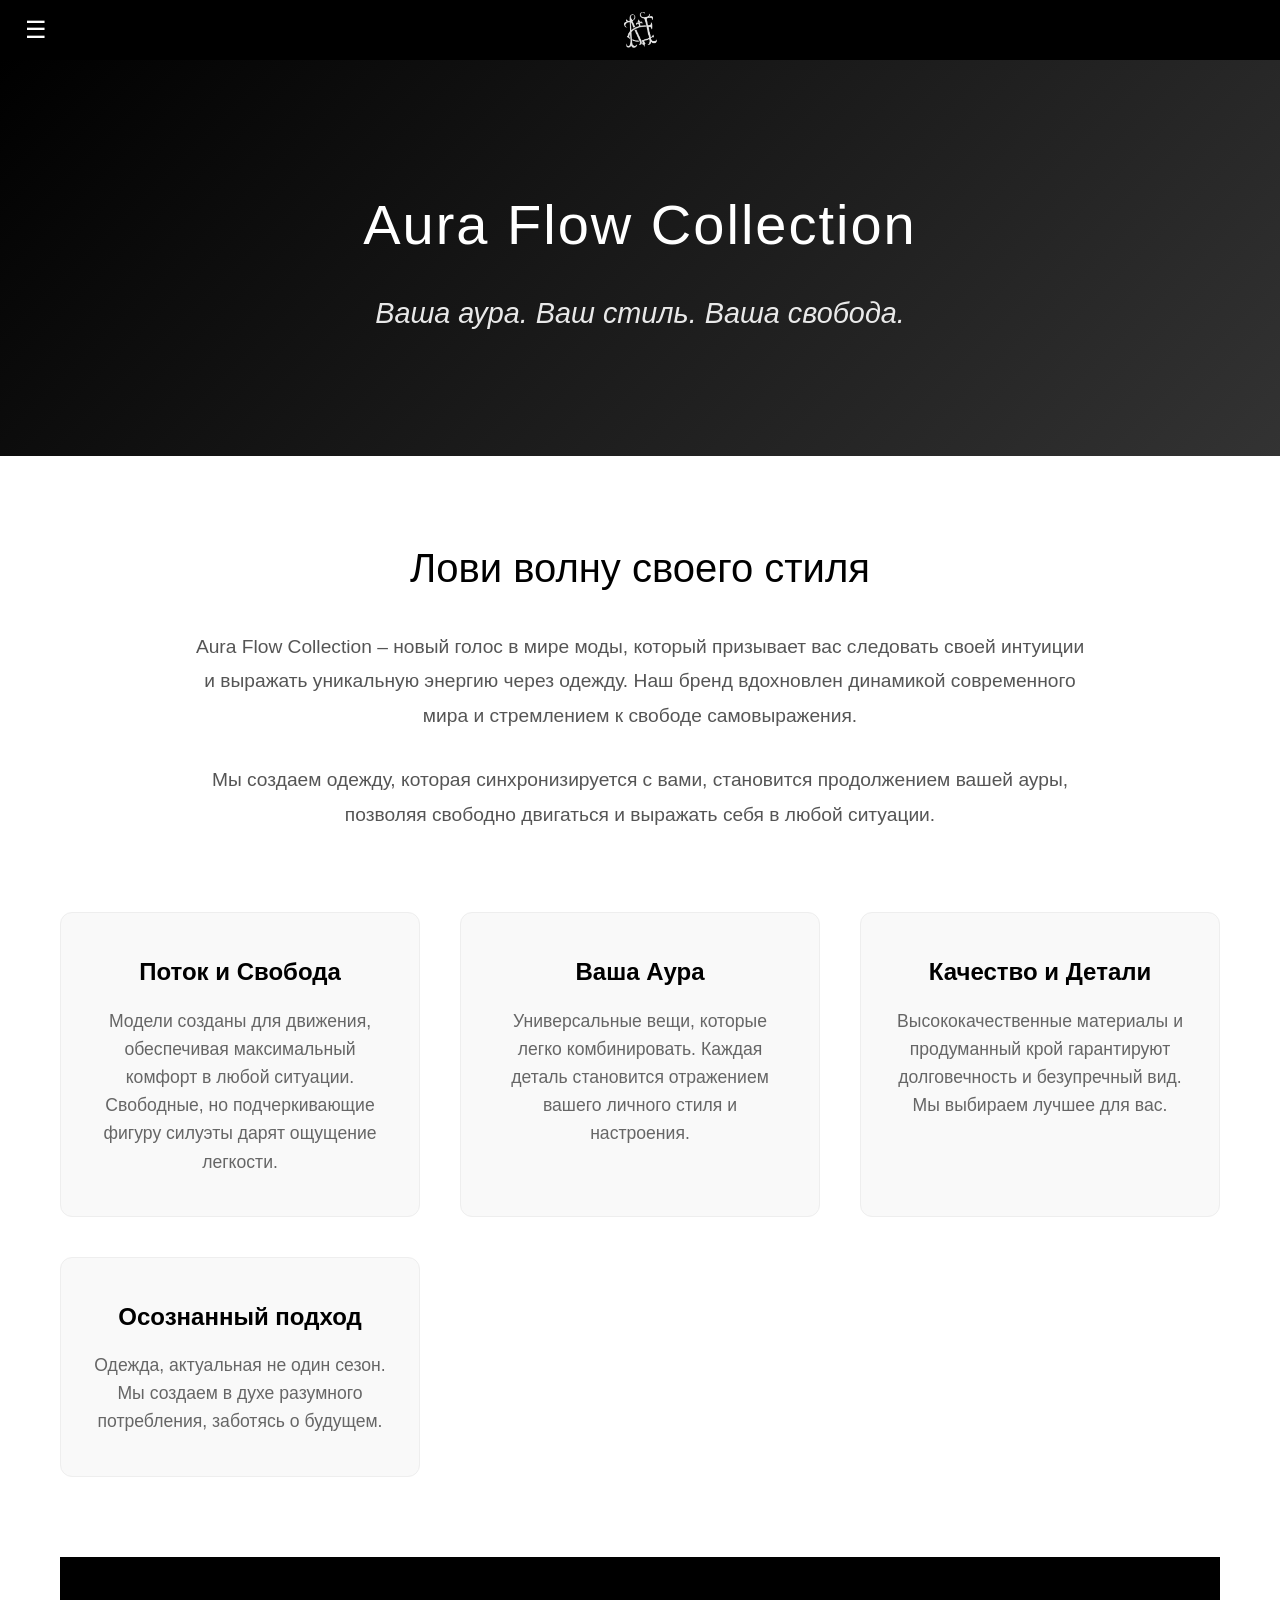
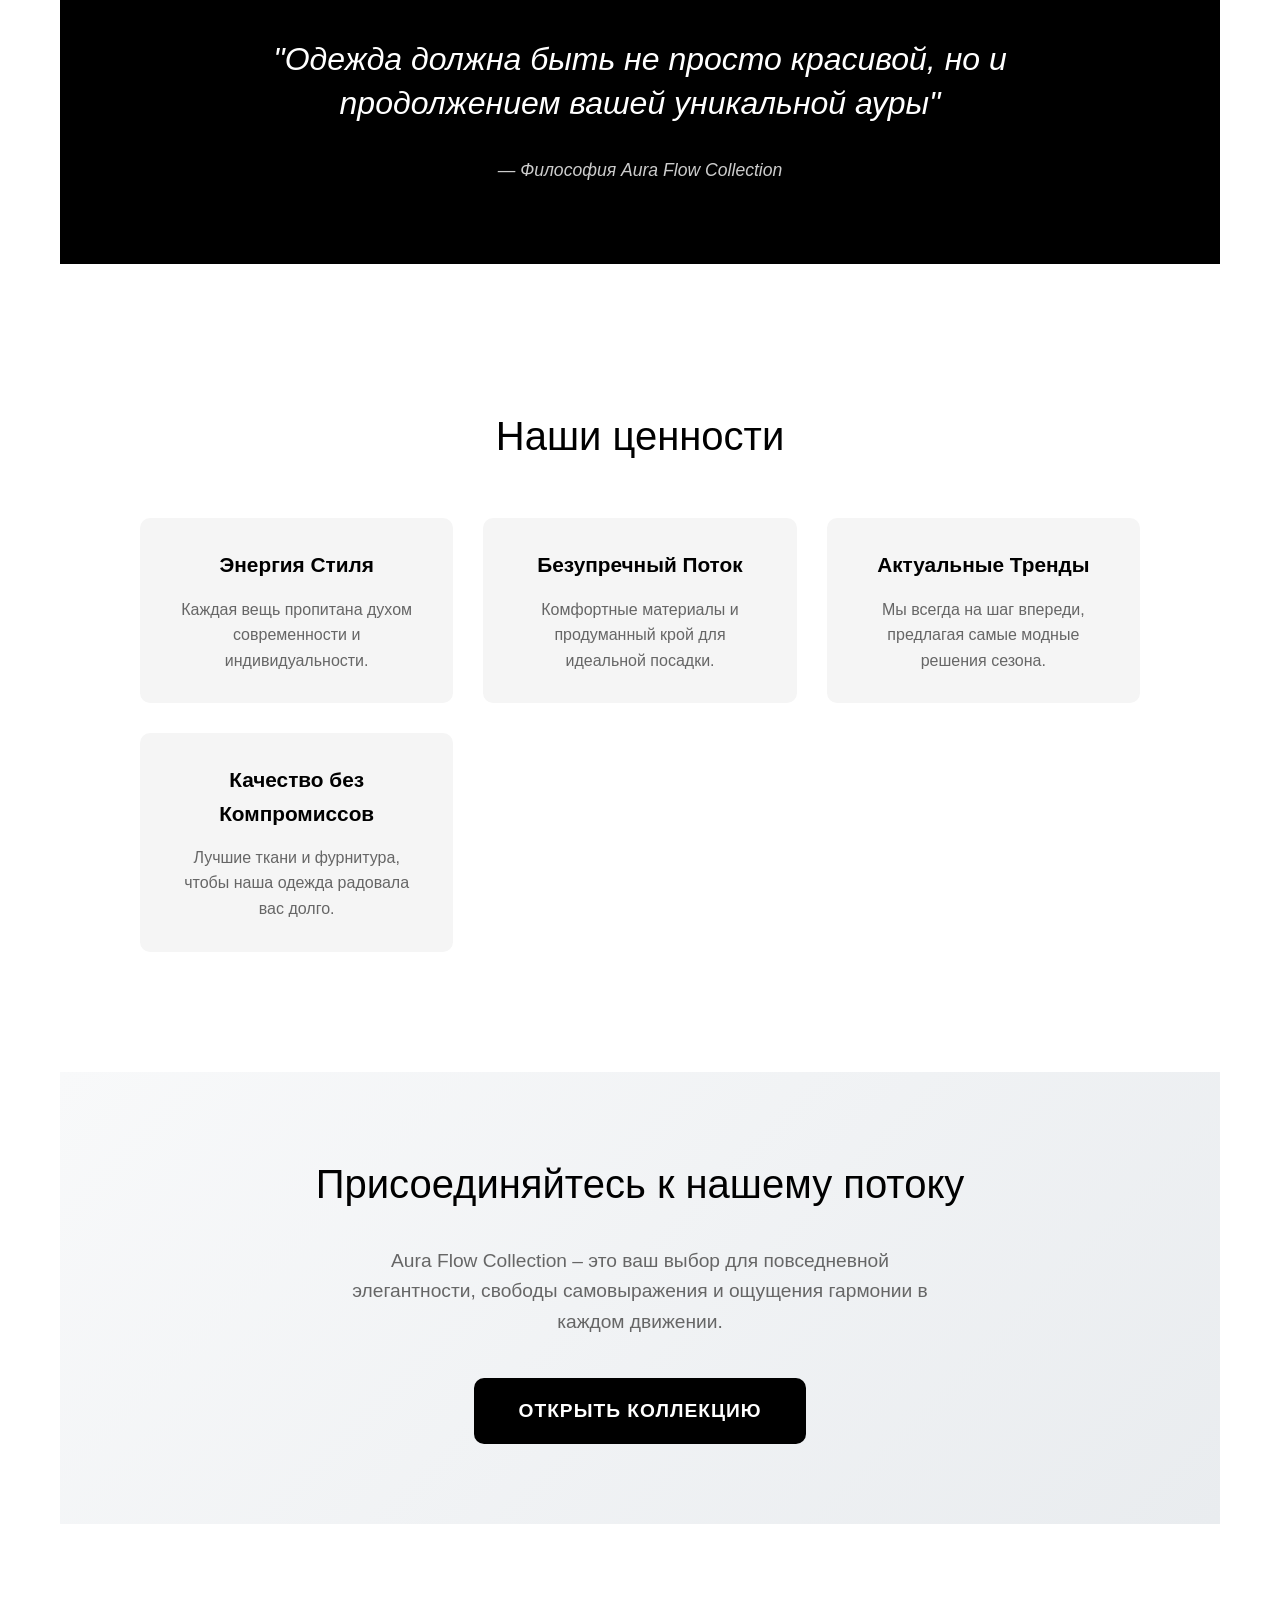
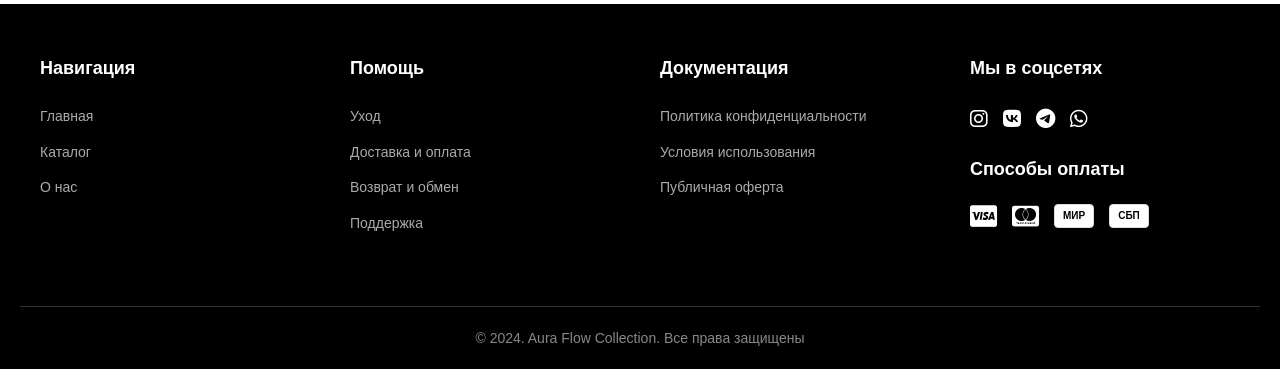
==== commit d50946f8: "Update about.html" ====
--- a/about.html
+++ b/about.html
@@ -330,42 +330,116 @@
         }
 
         /* Подвал */
-        .footer {
-            background-color: #000;
-            color: #fff;
-            padding: 30px 20px;
-            text-align: center;
-        }
-
-        .footer-content {
-            max-width: 1200px;
-            margin: 0 auto;
-        }
-
-        .footer-links {
-            display: flex;
-            justify-content: center;
-            gap: 30px;
-            margin-bottom: 20px;
-        }
-
-        .footer-links a {
-            color: #fff;
-            text-decoration: none;
-            font-size: 0.9rem;
-        }
-
-        .footer-links a:hover {
-            text-decoration: underline;
-        }
-
-        .copyright {
-            margin-top: 20px;
-            padding-top: 20px;
-            border-top: 1px solid #333;
-            font-size: 0.9rem;
-            opacity: 0.8;
-        }
+   /* Подвал (как на index.html) */
+.footer {
+  background-color: #000;
+  color: #fff;
+  padding: 50px 20px 20px;
+  margin-top: auto;
+}
+
+.footer-content {
+  display: flex;
+  flex-wrap: wrap;
+  justify-content: space-between;
+  max-width: 1200px;
+  margin: 0 auto;
+  gap: 40px;
+}
+
+.footer-section {
+  flex: 1;
+  min-width: 200px;
+  margin-bottom: 30px;
+}
+
+.footer-section h3 {
+  color: #fff;
+  margin-bottom: 20px;
+  font-size: 18px;
+  font-weight: 600;
+}
+
+.footer-links {
+  list-style: none;
+  padding: 0;
+  margin: 0;
+}
+
+.footer-links li {
+  margin-bottom: 10px;
+}
+
+.footer-links a {
+  color: #aaa;
+  text-decoration: none;
+  font-size: 14px;
+  transition: color 0.3s ease;
+}
+
+.footer-links a:hover {
+  color: #fff;
+}
+
+.social-icons, .payment-icons {
+  display: flex;
+  gap: 15px;
+  margin-top: 10px;
+  align-items: center;
+}
+
+.social-icons a {
+  color: white;
+  text-decoration: none;
+  font-size: 20px;
+  transition: transform 0.3s ease;
+}
+
+.social-icons a:hover {
+  transform: translateY(-3px);
+}
+
+.payment-icons i {
+  font-size: 24px;
+  color: white;
+}
+
+/* Иконки платежных систем */
+.payment-icon {
+  width: 40px;
+  height: 24px;
+  display: flex;
+  align-items: center;
+  justify-content: center;
+  font-family: Arial, sans-serif;
+  font-weight: bold;
+  font-size: 10px;
+  border-radius: 4px;
+}
+
+.mir-icon {
+  background-color: white;
+  border: 1px solid #ddd;
+  color: #000;
+  padding: 2px 5px;
+}
+
+.sbp-icon {
+  background-color: white;
+  border: 1px solid #ddd;
+  color: #000;
+  padding: 2px 5px;
+}
+
+.copyright {
+  text-align: center;
+  width: 100%;
+  margin-top: 30px;
+  padding-top: 20px;
+  border-top: 1px solid #333;
+  color: #888;
+  font-size: 14px;
+}
 
         /* Адаптивность */
         @media (max-width: 768px) {
@@ -400,10 +474,18 @@
                 left: -80vw;
             }
             
-            .footer-links {
-                flex-direction: column;
-                gap: 15px;
-            }
+              .footer-content {
+    flex-direction: column;
+    gap: 30px;
+  }
+  
+  .footer-section {
+    text-align: center;
+  }
+  
+  .social-icons, .payment-icons {
+    justify-content: center;
+  }
         }
 
         @media (max-width: 480px) {
@@ -530,25 +612,73 @@
         <section class="cta-section">
             <h2>Присоединяйтесь к нашему потоку</h2>
             <p>Aura Flow Collection – это ваш выбор для повседневной элегантности, свободы самовыражения и ощущения гармонии в каждом движении.</p>
-            <a href="catalog.html" class="cta-button">Открыть коллекцию</a>
+            <a href="index.html" class="cta-button">Открыть коллекцию</a>
         </section>
     </section>
 
     <!-- Подвал -->
-    <footer class="footer">
-        <div class="footer-content">
-            <div class="footer-links">
-                <a href="index.html">Главная</a>
-                <a href="catalog.html">Каталог</a>
-                <a href="about.html">О нас</a>
-                <a href="#" class="doc-btn" data-doc="care.txt">Уход</a>
-                <a href="#" class="doc-btn" data-doc="delivery.txt">Доставка</a>
-            </div>
-            <div class="copyright">
-                <p>&copy; 2024 Aura Flow Collection. Все права защищены.</p>
-            </div>
-        </div>
-    </footer>
+   <!-- Подвал (как на index.html) -->
+<footer class="footer">
+  <div class="footer-content">
+    <div class="footer-section">
+      <h3>Навигация</h3>
+      <ul class="footer-links">
+        <li><a href="index.html">Главная</a></li>
+        <li><a href="catalog.html">Каталог</a></li>
+        <li><a href="about.html">О нас</a></li>
+      </ul>
+    </div>
+
+    <div class="footer-section">
+      <h3>Помощь</h3>
+      <ul class="footer-links">
+        <li><a href="#" class="doc-btn" data-doc="care.txt">Уход</a></li>
+        <li><a href="#" class="doc-btn" data-doc="delivery.txt">Доставка и оплата</a></li>
+        <li><a href="#" class="doc-btn" data-doc="return.txt">Возврат и обмен</a></li>
+        <li><a href="#" class="doc-btn" data-doc="support.txt">Поддержка</a></li>
+      </ul>
+    </div>
+
+    <div class="footer-section">
+      <h3>Документация</h3>
+      <ul class="footer-links">
+        <li><a href="#" class="doc-btn" data-doc="privacy.txt">Политика конфиденциальности</a></li>
+        <li><a href="#" class="doc-btn" data-doc="terms.txt">Условия использования</a></li>
+        <li><a href="#" class="doc-btn" data-doc="offer.txt">Публичная оферта</a></li>
+      </ul>
+    </div>
+
+    <div class="footer-section">
+      <h3>Мы в соцсетях</h3>
+      <div class="social-icons">
+        <a href="https://instagram.com/ваш_instagram" target="_blank" title="Instagram">
+          <i class="fab fa-instagram"></i>
+        </a>
+        <a href="https://vk.com/n1kpav" target="_blank" title="ВКонтакте">
+          <i class="fab fa-vk"></i>
+        </a>
+        <a href="https://t.me/AFCoSup" target="_blank" title="Telegram">
+          <i class="fab fa-telegram"></i>
+        </a>
+        <a href="https://wa.me/79379546766" target="_blank" title="WhatsApp">
+          <i class="fab fa-whatsapp"></i>
+        </a>
+      </div>
+      
+      <h3 style="margin-top: 20px;">Способы оплаты</h3>
+      <div class="payment-icons">
+        <i class="fab fa-cc-visa" title="Visa"></i>
+        <i class="fab fa-cc-mastercard" title="Mastercard"></i>
+        <span class="payment-icon mir-icon" title="Мир">МИР</span>
+        <span class="payment-icon sbp-icon" title="СБП">СБП</span>
+      </div>
+    </div>
+  </div>
+  
+  <div class="copyright">
+    <p>&copy; 2024. Aura Flow Collection. Все права защищены</p>
+  </div>
+</footer>
 
     <!-- JavaScript для меню и документов -->
     <script>
@@ -624,3 +754,5 @@
     </script>
 </body>
 </html>
+
+
